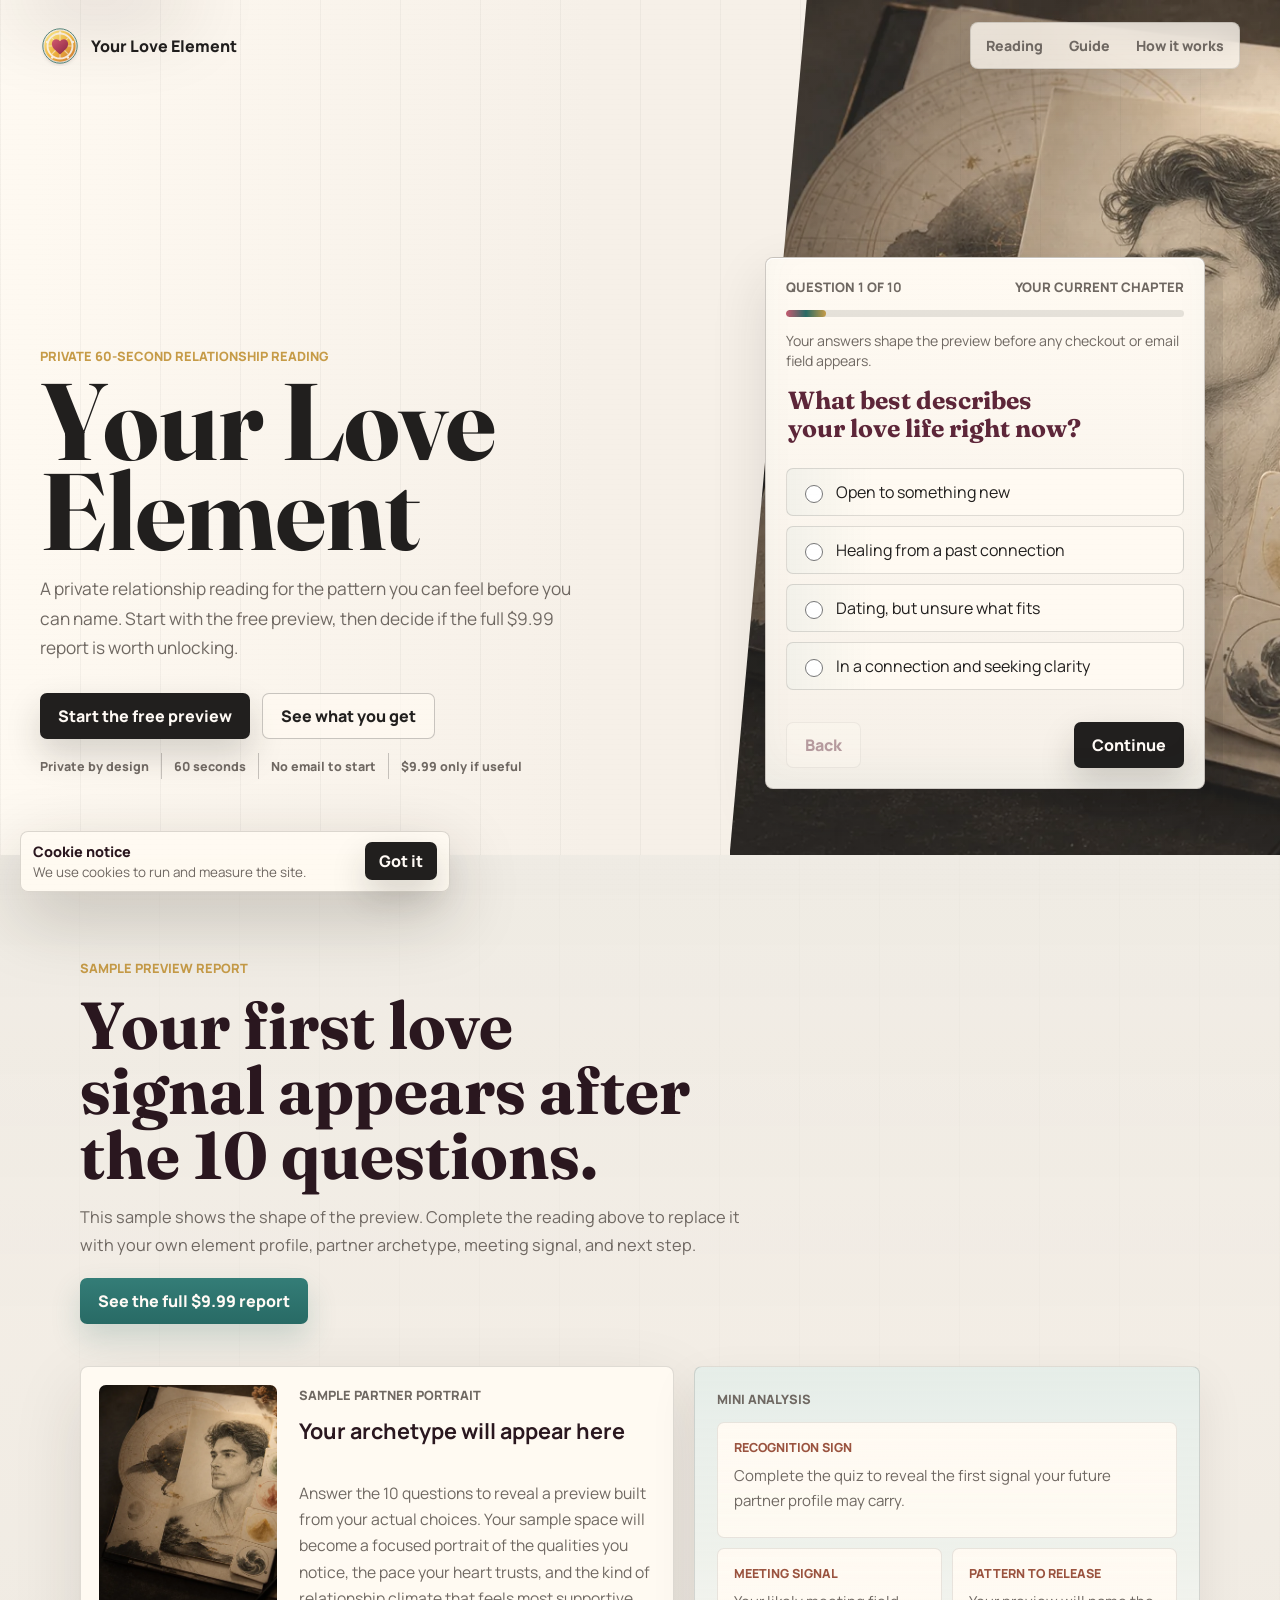
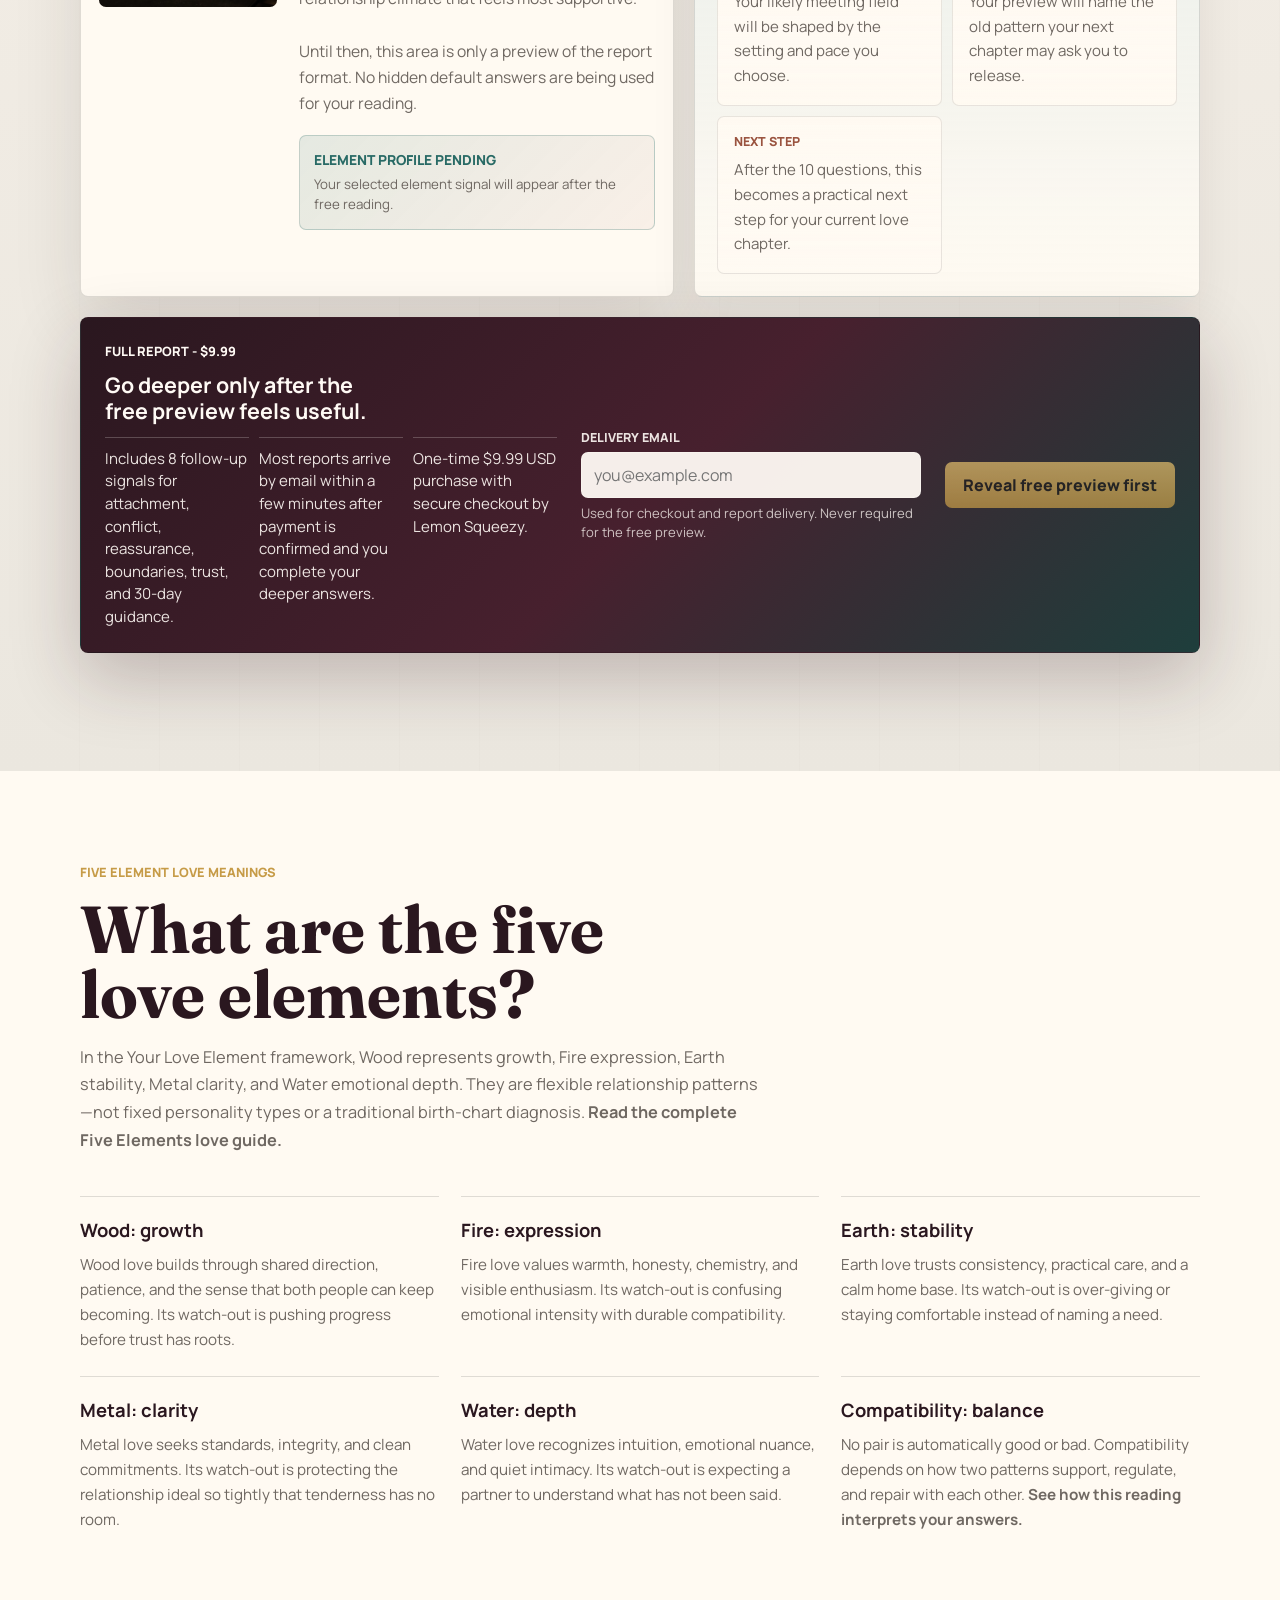
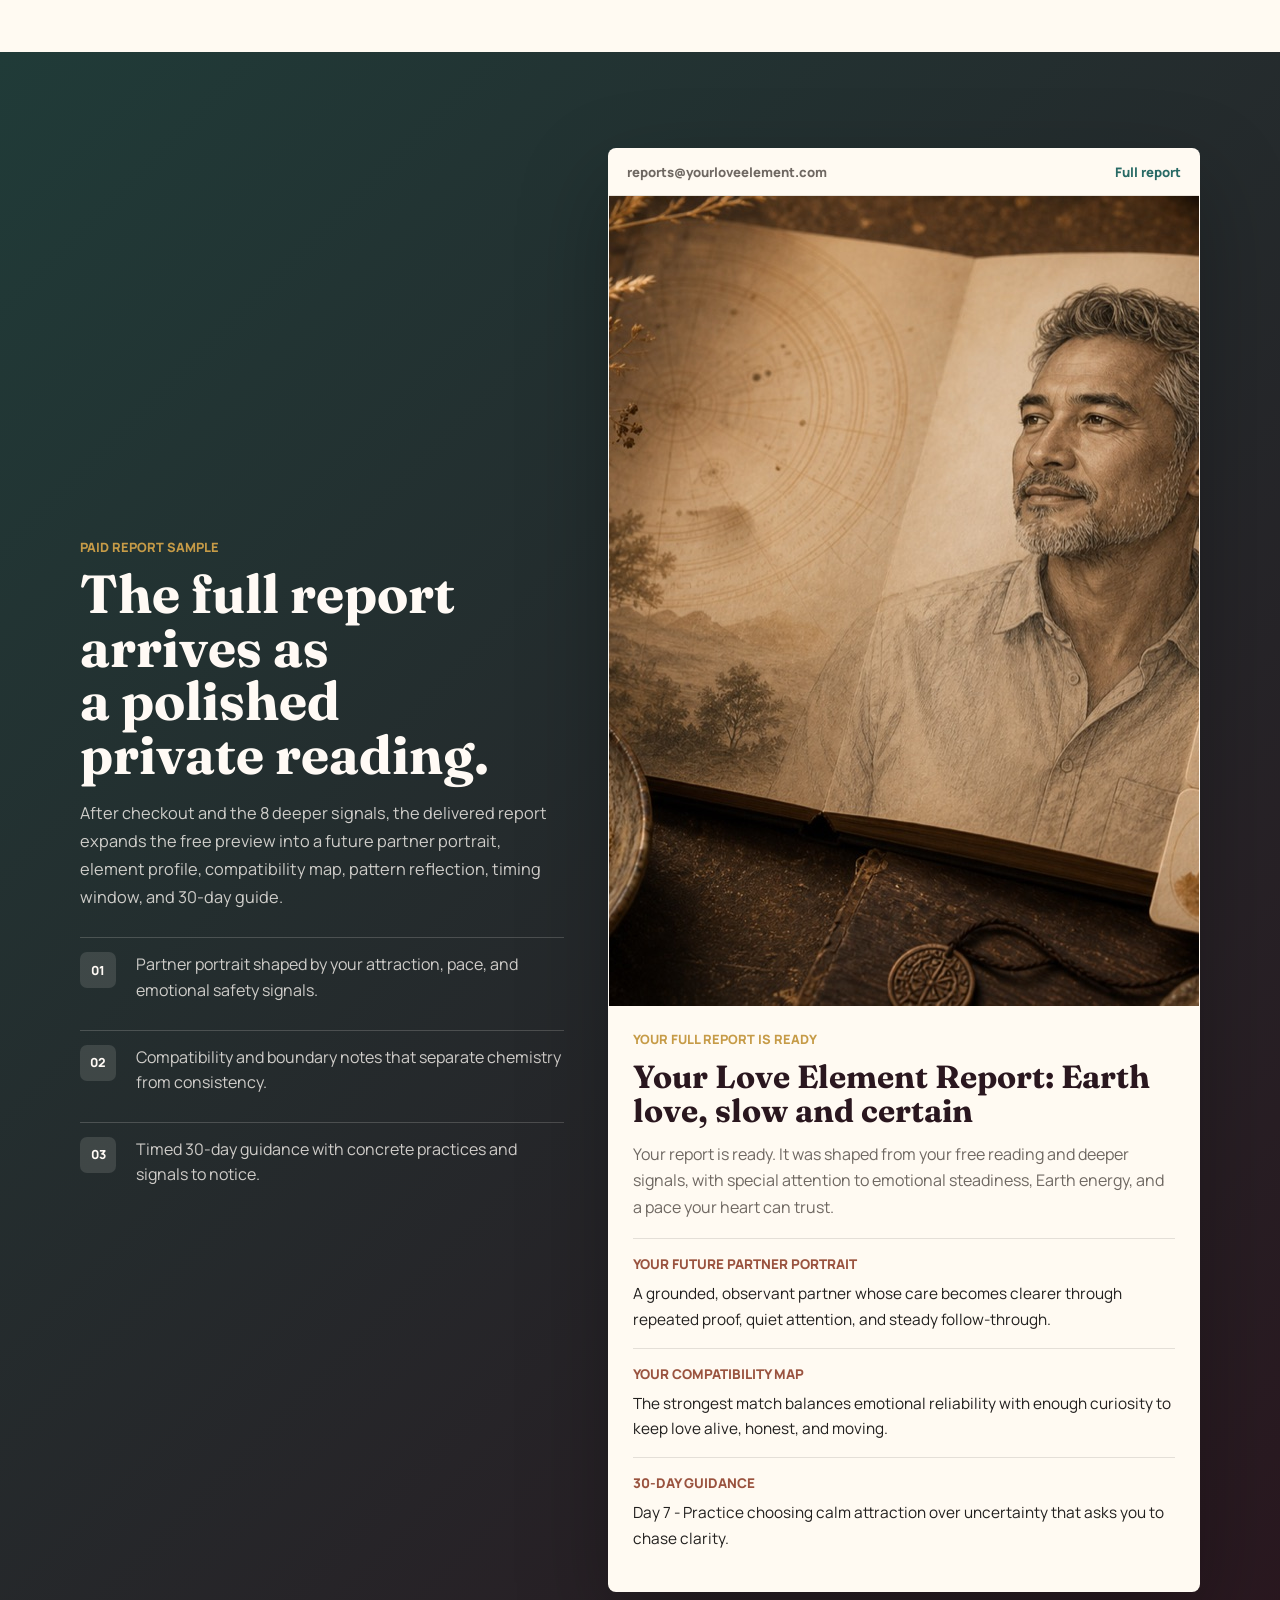
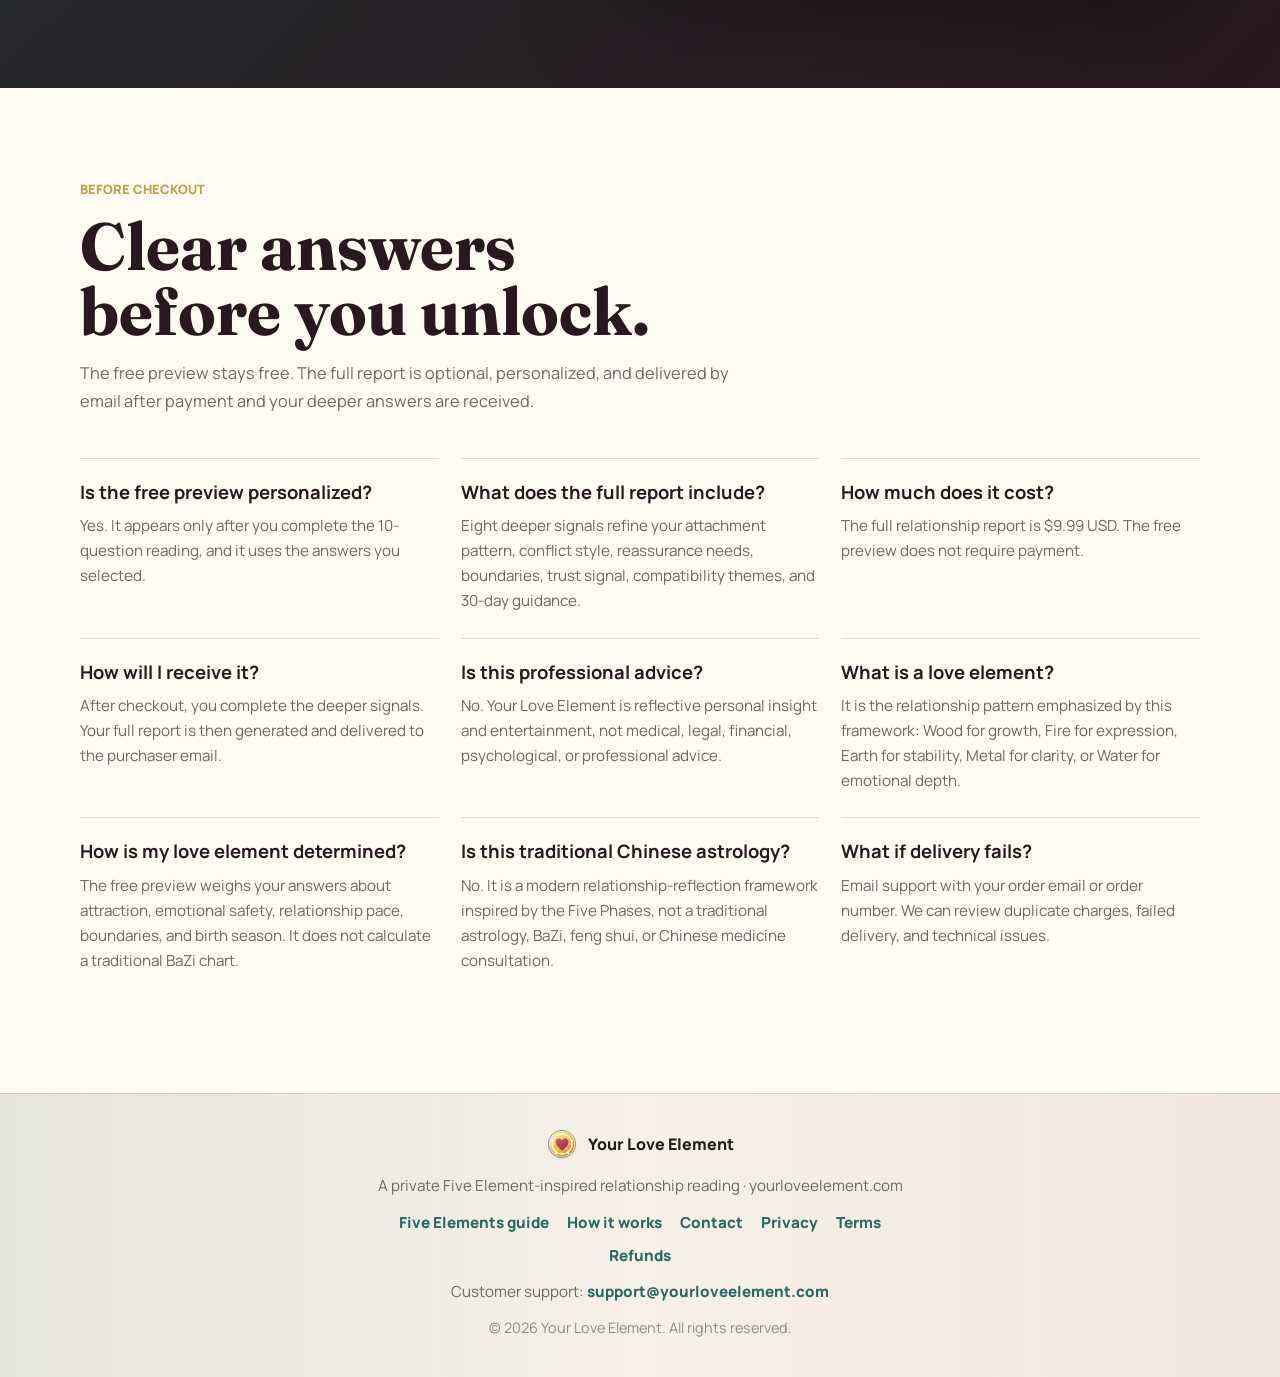
==== index.html @ 30d2909f "Optimize delivered font weights" ====
<!doctype html>
<html lang="en">
  <head>
    <meta charset="UTF-8" />
    <meta name="viewport" content="width=device-width, initial-scale=1.0" />
    <title>Free Five Element Love Preview & Relationship Report | Your Love Element</title>
    <meta name="description" content="Start a private 60-second Five Element-inspired love preview with no email or payment required, then unlock an optional $9.99 full report by email." />
    <meta name="robots" content="index,follow,max-image-preview:large,max-snippet:-1,max-video-preview:-1" />
    <link rel="canonical" href="https://yourloveelement.com/" />
    <meta property="og:type" content="website" />
    <meta property="og:locale" content="en_US" />
    <meta property="og:site_name" content="Your Love Element" />
    <meta property="og:title" content="Free Five Element Love Preview & Relationship Report | Your Love Element" />
    <meta property="og:description" content="A private 60-second love preview with no email or payment required to start, plus an optional $9.99 full report delivered by email." />
    <meta property="og:url" content="https://yourloveelement.com/" />
    <meta property="og:image" content="https://yourloveelement.com/assets/social-preview.png" />
    <meta property="og:image:width" content="1200" />
    <meta property="og:image:height" content="630" />
    <meta property="og:image:alt" content="Your Love Element social preview with a lemon heart seal." />
    <meta name="twitter:card" content="summary_large_image" />
    <meta name="twitter:title" content="Free Five Element Love Preview & Relationship Report | Your Love Element" />
    <meta name="twitter:description" content="Start a private Five Element-inspired love preview with no email or payment required, then unlock the optional full report by email." />
    <meta name="twitter:image" content="https://yourloveelement.com/assets/social-preview.png" />
    <meta name="twitter:image:alt" content="Your Love Element social preview with a lemon heart seal." />
    <meta name="theme-color" content="#221b18" />
    <link rel="icon" href="assets/logo-mark.svg" type="image/svg+xml" />
    <link rel="apple-touch-icon" href="assets/lemon-squeezy-store-icon.png" />
    <link rel="preload" as="image" href="assets/hero-soulmate-report.webp" type="image/webp" fetchpriority="high" />
    <script src="assets/runtime-config.js?v=20260802-quiz-option-focus-ring-1"></script>
    <script src="assets/tracking-config.js?v=20260802-quiz-option-focus-ring-1"></script>
    <script src="assets/meta-pixel-base.js?v=20260802-quiz-option-focus-ring-1"></script>
    <link rel="preconnect" href="https://fonts.googleapis.com" />
    <link rel="preconnect" href="https://fonts.gstatic.com" crossorigin />
    <link href="https://fonts.googleapis.com/css2?family=Fraunces:wght@700&family=Manrope:wght@400;700;800&display=swap" rel="stylesheet" />
    <link rel="stylesheet" href="styles.css?v=20260802-quiz-option-focus-ring-1" />
    <script type="application/ld+json">
      {
        "@context": "https://schema.org",
        "@graph": [
          {
            "@type": "Organization",
            "@id": "https://yourloveelement.com/#organization",
            "name": "Your Love Element",
            "url": "https://yourloveelement.com/",
            "logo": "https://yourloveelement.com/assets/lemon-squeezy-store-icon.png",
            "description": "A Five Element-inspired relationship reflection with a free personalized preview and an optional full digital report.",
            "email": "support@yourloveelement.com"
          },
          {
            "@type": "Brand",
            "@id": "https://yourloveelement.com/#brand",
            "name": "Your Love Element",
            "url": "https://yourloveelement.com/",
            "logo": "https://yourloveelement.com/assets/lemon-squeezy-store-icon.png"
          },
          {
            "@type": "WebSite",
            "@id": "https://yourloveelement.com/#website",
            "url": "https://yourloveelement.com/",
            "name": "Your Love Element",
            "publisher": { "@id": "https://yourloveelement.com/#organization" },
            "inLanguage": "en"
          },
          {
            "@type": "WebPage",
            "@id": "https://yourloveelement.com/#webpage",
            "url": "https://yourloveelement.com/",
            "name": "Free Five Element Love Preview & Relationship Report",
            "description": "A private 60-second Five Element-inspired love preview with an optional personalized full report.",
            "isPartOf": { "@id": "https://yourloveelement.com/#website" },
            "about": [
              { "@type": "Thing", "name": "Five Elements" },
              { "@type": "Thing", "name": "Relationship self-reflection" }
            ],
            "primaryImageOfPage": {
              "@type": "ImageObject",
              "url": "https://yourloveelement.com/assets/hero-soulmate-report.webp",
              "contentUrl": "https://yourloveelement.com/assets/hero-soulmate-report.webp",
              "width": 1672,
              "height": 941
            },
            "dateModified": "2026-08-13",
            "inLanguage": "en"
          },
          {
            "@type": "Product",
            "@id": "https://yourloveelement.com/#full-report",
            "name": "Your Love Element: Full Relationship Report",
            "brand": { "@id": "https://yourloveelement.com/#brand" },
            "image": "https://yourloveelement.com/assets/hero-soulmate-report.webp",
            "description": "A personalized Five Element-inspired love report with partner archetype, relationship patterns, compatibility signals, timing themes, and 30-day guidance.",
            "category": "Digital relationship reading",
            "offers": {
              "@type": "Offer",
              "price": "9.99",
              "priceCurrency": "USD",
              "availability": "https://schema.org/InStock",
              "url": "https://yourloveelement.com/#preview"
            }
          },
          {
            "@type": "FAQPage",
            "@id": "https://yourloveelement.com/#faq",
            "mainEntity": [
              {
                "@type": "Question",
                "name": "Is the free preview personalized?",
                "acceptedAnswer": {
                  "@type": "Answer",
                  "text": "Yes. The free preview appears only after you complete the 10-question reading and is based on the answers you provide."
                }
              },
              {
                "@type": "Question",
                "name": "What is included in the full report?",
                "acceptedAnswer": {
                  "@type": "Answer",
                  "text": "The full report adds eight deeper relationship signals, including attachment pattern, conflict style, reassurance needs, boundaries, trust signal, compatibility themes, and 30-day guidance."
                }
              },
              {
                "@type": "Question",
                "name": "How much does the full report cost?",
                "acceptedAnswer": {
                  "@type": "Answer",
                  "text": "The full relationship report costs $9.99 USD."
                }
              },
              {
                "@type": "Question",
                "name": "How is the report delivered?",
                "acceptedAnswer": {
                  "@type": "Answer",
                  "text": "After payment and the eight deeper answers are received, the full report is generated and delivered to the purchaser's email address."
                }
              },
              {
                "@type": "Question",
                "name": "Is this professional advice?",
                "acceptedAnswer": {
                  "@type": "Answer",
                  "text": "No. Your Love Element readings are reflective personal insight and entertainment, not medical, legal, financial, psychological, or professional advice."
                }
              },
              {
                "@type": "Question",
                "name": "What is a love element?",
                "acceptedAnswer": {
                  "@type": "Answer",
                  "text": "A love element is the relationship pattern emphasized by the Your Love Element framework: Wood for growth, Fire for expression, Earth for stability, Metal for clarity, or Water for emotional depth. It is a reflective lens, not a fixed identity."
                }
              },
              {
                "@type": "Question",
                "name": "How is my love element determined?",
                "acceptedAnswer": {
                  "@type": "Answer",
                  "text": "The free preview weighs your answers about attraction, emotional safety, relationship pace, boundaries, and birth season. It does not calculate a traditional BaZi or Four Pillars chart."
                }
              },
              {
                "@type": "Question",
                "name": "Is this traditional Chinese astrology?",
                "acceptedAnswer": {
                  "@type": "Answer",
                  "text": "No. Your Love Element is a modern relationship-reflection framework inspired by the Five Phases. It is not a traditional astrology, BaZi, feng shui, or Chinese medicine consultation."
                }
              }
            ]
          }
        ]
      }
    </script>
  </head>
  <body>
    <a class="skip-link" href="#reading">Skip to the reading</a>
    <main class="page-shell">
      <section class="hero" aria-labelledby="hero-title">
        <img class="hero-image" src="assets/hero-soulmate-report.webp" width="1672" height="941" fetchpriority="high" decoding="async" alt="A refined love reading report with portrait, astrology chart, and five element details" />
        <div class="hero-scrim"></div>
        <nav class="topbar" aria-label="Primary">
          <a class="brand" href="/" aria-label="Your Love Element home" aria-current="page">
            <img class="brand-mark" src="assets/logo-mark.svg" alt="" aria-hidden="true" />
            <span>Your Love Element</span>
          </a>
          <div class="nav-actions">
            <a href="#reading">Reading</a>
            <a href="/five-elements-love-compatibility/">Guide</a>
            <a href="/how-it-works/">How it works</a>
          </div>
        </nav>

        <div class="hero-content">
          <div class="hero-copy">
            <p class="eyebrow">Private 60-second relationship reading</p>
            <h1 id="hero-title">Your Love Element</h1>
            <p class="hero-text">
              A private relationship reading for the pattern you can feel before you can name. Start with the free preview, then decide if the full $9.99 report is worth unlocking.
            </p>
            <div class="hero-actions">
              <a class="primary-action" href="#reading" data-track-cta="hero_start">Start the free preview</a>
              <a class="secondary-action" href="#preview" data-track-cta="hero_sample">See what you get</a>
            </div>
            <div class="trust-row" aria-label="Customer trust indicators">
              <span>Private by design</span>
              <span>60 seconds</span>
              <span>No email to start</span>
              <span>$9.99 only if useful</span>
            </div>
          </div>

          <form class="quiz-panel" id="reading" tabindex="-1" aria-label="Love reading quiz" aria-describedby="quizHelper">
            <div class="quiz-topline" role="status" aria-live="polite" aria-atomic="true">
              <span>Question <strong id="stepNumber">1</strong> of <strong id="totalSteps">10</strong></span>
              <span id="quizMood">Your current chapter</span>
            </div>
            <div class="progress" aria-hidden="true">
              <span id="progressBar"></span>
            </div>
            <p class="quiz-helper" id="quizHelper">Your answers shape the preview before any checkout or email field appears.</p>

            <fieldset class="quiz-step is-active" data-step="0">
              <legend>What best describes your love life right now?</legend>
              <label><input type="radio" name="status" value="Open to something new" /> Open to something new</label>
              <label><input type="radio" name="status" value="Healing from a past connection" /> Healing from a past connection</label>
              <label><input type="radio" name="status" value="Dating, but unsure what fits" /> Dating, but unsure what fits</label>
              <label><input type="radio" name="status" value="In a connection and seeking clarity" /> In a connection and seeking clarity</label>
            </fieldset>

            <fieldset class="quiz-step" data-step="1">
              <legend>What are you hoping to understand most?</legend>
              <label><input type="radio" name="intent" value="Who I naturally attract" /> Who I naturally attract</label>
              <label><input type="radio" name="intent" value="Why old patterns repeat" /> Why old patterns repeat</label>
              <label><input type="radio" name="intent" value="When love may feel easier" /> When love may feel easier</label>
              <label><input type="radio" name="intent" value="What kind of partner truly fits me" /> What kind of partner truly fits me</label>
            </fieldset>

            <fieldset class="quiz-step" data-step="2">
              <legend>Which quality feels magnetic to you?</legend>
              <label><input type="radio" name="quality" value="Emotional steadiness" /> Emotional steadiness</label>
              <label><input type="radio" name="quality" value="Creative ambition" /> Creative ambition</label>
              <label><input type="radio" name="quality" value="Warm intelligence" /> Warm intelligence</label>
              <label><input type="radio" name="quality" value="Playful confidence" /> Playful confidence</label>
            </fieldset>

            <fieldset class="quiz-step" data-step="3">
              <legend>Which element feels closest to your relationship style?</legend>
              <label><input type="radio" name="element" value="Wood" /> Wood: growth, patience, becoming</label>
              <label><input type="radio" name="element" value="Fire" /> Fire: spark, courage, chemistry</label>
              <label><input type="radio" name="element" value="Earth" /> Earth: loyalty, steadiness, care</label>
              <label><input type="radio" name="element" value="Metal" /> Metal: clarity, standards, devotion</label>
              <label><input type="radio" name="element" value="Water" /> Water: intuition, depth, tenderness</label>
            </fieldset>

            <fieldset class="quiz-step" data-step="4">
              <legend>Where do you feel most likely to meet someone meaningful?</legend>
              <label><input type="radio" name="setting" value="Through work, craft, or a shared goal" /> Through work, craft, or a shared goal</label>
              <label><input type="radio" name="setting" value="Travel, relocation, or a new city" /> Travel, relocation, or a new city</label>
              <label><input type="radio" name="setting" value="A friend's wider circle" /> A friend's wider circle</label>
              <label><input type="radio" name="setting" value="Online, but through deeper conversation" /> Online, but through deeper conversation</label>
            </fieldset>

            <fieldset class="quiz-step" data-step="5">
              <legend>What usually makes you pull away?</legend>
              <label><input type="radio" name="block" value="Mixed signals" /> Mixed signals</label>
              <label><input type="radio" name="block" value="Feeling rushed" /> Feeling rushed</label>
              <label><input type="radio" name="block" value="Emotional distance" /> Emotional distance</label>
              <label><input type="radio" name="block" value="Too much intensity too soon" /> Too much intensity too soon</label>
              <label><input type="radio" name="block" value="Losing my sense of independence" /> Losing my sense of independence</label>
            </fieldset>

            <fieldset class="quiz-step" data-step="6">
              <legend>What does a secure relationship feel like?</legend>
              <label><input type="radio" name="secure" value="A quiet home base" /> A quiet home base</label>
              <label><input type="radio" name="secure" value="A shared adventure" /> A shared adventure</label>
              <label><input type="radio" name="secure" value="A clear future plan" /> A clear future plan</label>
              <label><input type="radio" name="secure" value="Emotional honesty without pressure" /> Emotional honesty without pressure</label>
            </fieldset>

            <fieldset class="quiz-step" data-step="7">
              <legend>Which compliment would feel most true?</legend>
              <label><input type="radio" name="mirror" value="You make people feel safe" /> You make people feel safe</label>
              <label><input type="radio" name="mirror" value="You bring people alive" /> You bring people alive</label>
              <label><input type="radio" name="mirror" value="You see what others miss" /> You see what others miss</label>
              <label><input type="radio" name="mirror" value="You help people become braver" /> You help people become braver</label>
            </fieldset>

            <fieldset class="quiz-step" data-step="8">
              <legend>Pick the pace your heart trusts most.</legend>
              <label><input type="radio" name="pace" value="Slow and certain" /> Slow and certain</label>
              <label><input type="radio" name="pace" value="Fast, but honest" /> Fast, but honest</label>
              <label><input type="radio" name="pace" value="Playful first, deep later" /> Playful first, deep later</label>
              <label><input type="radio" name="pace" value="Intense at first, then grounded" /> Intense at first, then grounded</label>
            </fieldset>

            <fieldset class="quiz-step" data-step="9">
              <legend>When is your birthday?</legend>
              <div class="date-grid">
                <label>
                  <span>Month</span>
                  <select name="month" aria-label="Birth month">
                    <option value="" selected disabled>Select month</option>
                    <option>January</option>
                    <option>February</option>
                    <option>March</option>
                    <option>April</option>
                    <option>May</option>
                    <option>June</option>
                    <option>July</option>
                    <option>August</option>
                    <option>September</option>
                    <option>October</option>
                    <option>November</option>
                    <option>December</option>
                  </select>
                </label>
                <label>
                  <span>Day</span>
                  <input type="number" name="day" min="1" max="31" placeholder="Day" />
                </label>
              </div>
            </fieldset>

            <p class="validation-message" id="quizValidation" role="alert" hidden></p>
            <div class="quiz-controls">
              <button class="ghost-button" id="backButton" type="button" disabled>Back</button>
              <button class="next-button" id="nextButton" type="submit">Continue</button>
            </div>
          </form>
        </div>
      </section>

      <section class="report-band" id="preview">
        <div class="section-heading">
          <p class="eyebrow" id="previewEyebrow">Sample preview report</p>
          <h2 id="previewTitle" tabindex="-1">Your first love signal appears after the 10 questions.</h2>
          <p class="section-intro" id="previewIntro">This sample shows the shape of the preview. Complete the reading above to replace it with your own element profile, partner archetype, meeting signal, and next step.</p>
          <a class="primary-action preview-offer-link" href="#unlockReport" data-track-cta="preview_offer">See the full $9.99 report</a>
        </div>

        <div class="result-layout">
          <article class="portrait-card">
            <div class="portrait-frame">
              <img src="assets/hero-soulmate-report.webp" width="1672" height="941" loading="lazy" decoding="async" alt="A sample future partner portrait" />
            </div>
            <div>
              <p class="card-kicker" id="portraitKicker">Sample partner portrait</p>
              <h3 id="archetypeTitle">Your archetype will appear here</h3>
              <p id="archetypeText">
                Answer the 10 questions to reveal a preview built from your actual choices. Your sample space will become a focused portrait of the qualities you notice, the pace your heart trusts, and the kind of relationship climate that feels most supportive.

                Until then, this area is only a preview of the report format. No hidden default answers are being used for your reading.
              </p>
              <div class="element-seal">
                <span id="elementName">Element profile pending</span>
                <small id="elementSignal">Your selected element signal will appear after the free reading.</small>
              </div>
            </div>
          </article>

          <article class="analysis-card">
            <p class="card-kicker">Mini analysis</p>
            <div class="analysis-grid">
              <div>
                <span>Recognition sign</span>
                <p id="recognitionText">Complete the quiz to reveal the first signal your future partner profile may carry.</p>
              </div>
              <div>
                <span>Meeting signal</span>
                <p id="meetingText">Your likely meeting field will be shaped by the setting and pace you choose.</p>
              </div>
              <div>
                <span>Pattern to release</span>
                <p id="releaseText">Your preview will name the old pattern your next chapter may ask you to release.</p>
              </div>
              <div>
                <span>Next step</span>
                <p id="adviceText">After the 10 questions, this becomes a practical next step for your current love chapter.</p>
              </div>
            </div>
          </article>

          <article class="unlock-box" id="unlockReport">
            <div>
              <p class="card-kicker">Full report - $9.99</p>
              <h3>Go deeper only after the free preview feels useful.</h3>
              <ul class="offer-list" aria-label="Full report purchase details">
                <li>Includes 8 follow-up signals for attachment, conflict, reassurance, boundaries, trust, and 30-day guidance.</li>
                <li>Most reports arrive by email within a few minutes after payment is confirmed and you complete your deeper answers.</li>
                <li>One-time $9.99 USD purchase with secure checkout by Lemon Squeezy.</li>
              </ul>
            </div>
            <label class="checkout-email">
              <span>Delivery email</span>
              <input id="checkoutEmail" type="email" inputmode="email" autocomplete="email" spellcheck="false" placeholder="you@example.com" aria-describedby="checkoutEmailHelp" required />
              <small id="checkoutEmailHelp">Used for checkout and report delivery. Never required for the free preview.</small>
            </label>
            <a class="price-button" id="unlockReportButton" href="/full-report/" aria-disabled="true">Reveal free preview first</a>
            <p class="api-status" id="readingSaveStatus" hidden></p>
          </article>

          <article class="share-card" id="shareCardPanel" hidden>
            <div class="share-card-copy">
              <p class="card-kicker">Share card</p>
              <h3>Your love element card is ready.</h3>
              <p>A polished result card with your element, archetype, and homepage link.</p>
              <div class="share-actions">
                <button class="share-button" id="shareImageButton" type="button">Share image</button>
                <button class="download-button" id="downloadShareImageButton" type="button">Download</button>
                <button class="copy-link-button" id="copyShareLinkButton" type="button">Copy link</button>
              </div>
              <p class="share-status" id="shareStatus" role="status" aria-live="polite" aria-atomic="true" hidden></p>
            </div>
            <div class="share-preview-frame">
              <img id="shareCardPreview" alt="Your Love Element share card preview" />
            </div>
          </article>
        </div>
      </section>

      <section class="faq-band" id="love-elements" aria-labelledby="love-elements-title">
        <div class="section-heading">
          <p class="eyebrow">Five Element love meanings</p>
          <h2 id="love-elements-title">What are the five love elements?</h2>
          <p class="section-intro">In the Your Love Element framework, Wood represents growth, Fire expression, Earth stability, Metal clarity, and Water emotional depth. They are flexible relationship patterns—not fixed personality types or a traditional birth-chart diagnosis. <a href="/five-elements-love-compatibility/"><strong>Read the complete Five Elements love guide.</strong></a></p>
        </div>

        <div class="faq-grid">
          <article>
            <h3>Wood: growth</h3>
            <p>Wood love builds through shared direction, patience, and the sense that both people can keep becoming. Its watch-out is pushing progress before trust has roots.</p>
          </article>
          <article>
            <h3>Fire: expression</h3>
            <p>Fire love values warmth, honesty, chemistry, and visible enthusiasm. Its watch-out is confusing emotional intensity with durable compatibility.</p>
          </article>
          <article>
            <h3>Earth: stability</h3>
            <p>Earth love trusts consistency, practical care, and a calm home base. Its watch-out is over-giving or staying comfortable instead of naming a need.</p>
          </article>
          <article>
            <h3>Metal: clarity</h3>
            <p>Metal love seeks standards, integrity, and clean commitments. Its watch-out is protecting the relationship ideal so tightly that tenderness has no room.</p>
          </article>
          <article>
            <h3>Water: depth</h3>
            <p>Water love recognizes intuition, emotional nuance, and quiet intimacy. Its watch-out is expecting a partner to understand what has not been said.</p>
          </article>
          <article>
            <h3>Compatibility: balance</h3>
            <p>No pair is automatically good or bad. Compatibility depends on how two patterns support, regulate, and repair with each other. <a href="/how-it-works/"><strong>See how this reading interprets your answers.</strong></a></p>
          </article>
        </div>
      </section>

      <section class="sample-band" id="paid-sample" aria-labelledby="paid-sample-title">
        <div class="sample-layout">
          <div class="sample-copy">
            <p class="eyebrow">Paid report sample</p>
            <h2 id="paid-sample-title">The full report arrives as a polished private reading.</h2>
            <p class="section-intro">After checkout and the 8 deeper signals, the delivered report expands the free preview into a future partner portrait, element profile, compatibility map, pattern reflection, timing window, and 30-day guide.</p>
            <div class="sample-points" aria-label="Full report sections">
              <div>
                <span>01</span>
                <p>Partner portrait shaped by your attraction, pace, and emotional safety signals.</p>
              </div>
              <div>
                <span>02</span>
                <p>Compatibility and boundary notes that separate chemistry from consistency.</p>
              </div>
              <div>
                <span>03</span>
                <p>Timed 30-day guidance with concrete practices and signals to notice.</p>
              </div>
            </div>
          </div>

          <article class="email-preview" aria-label="Sample full report email">
            <div class="email-preview-top">
              <span>reports@yourloveelement.com</span>
              <span>Full report</span>
            </div>
            <img src="assets/elements/earth-banner.jpg" width="1440" height="810" loading="lazy" decoding="async" alt="Earth element relationship report banner sample" />
            <div class="email-preview-body">
              <p class="card-kicker">Your full report is ready</p>
              <h3>Your Love Element Report: Earth love, slow and certain</h3>
              <p class="email-preview-summary">Your report is ready. It was shaped from your free reading and deeper signals, with special attention to emotional steadiness, Earth energy, and a pace your heart can trust.</p>

              <div class="email-section-row">
                <h4>Your Future Partner Portrait</h4>
                <p>A grounded, observant partner whose care becomes clearer through repeated proof, quiet attention, and steady follow-through.</p>
              </div>
              <div class="email-section-row">
                <h4>Your Compatibility Map</h4>
                <p>The strongest match balances emotional reliability with enough curiosity to keep love alive, honest, and moving.</p>
              </div>
              <div class="email-section-row">
                <h4>30-Day Guidance</h4>
                <p>Day 7 - Practice choosing calm attraction over uncertainty that asks you to chase clarity.</p>
              </div>
            </div>
          </article>
        </div>
      </section>

      <section class="faq-band" id="faq" aria-labelledby="faq-title">
        <div class="section-heading">
          <p class="eyebrow">Before checkout</p>
          <h2 id="faq-title">Clear answers before you unlock.</h2>
          <p class="section-intro">The free preview stays free. The full report is optional, personalized, and delivered by email after payment and your deeper answers are received.</p>
        </div>

        <div class="faq-grid">
          <article>
            <h3>Is the free preview personalized?</h3>
            <p>Yes. It appears only after you complete the 10-question reading, and it uses the answers you selected.</p>
          </article>
          <article>
            <h3>What does the full report include?</h3>
            <p>Eight deeper signals refine your attachment pattern, conflict style, reassurance needs, boundaries, trust signal, compatibility themes, and 30-day guidance.</p>
          </article>
          <article>
            <h3>How much does it cost?</h3>
            <p>The full relationship report is $9.99 USD. The free preview does not require payment.</p>
          </article>
          <article>
            <h3>How will I receive it?</h3>
            <p>After checkout, you complete the deeper signals. Your full report is then generated and delivered to the purchaser email.</p>
          </article>
          <article>
            <h3>Is this professional advice?</h3>
            <p>No. Your Love Element is reflective personal insight and entertainment, not medical, legal, financial, psychological, or professional advice.</p>
          </article>
          <article>
            <h3>What is a love element?</h3>
            <p>It is the relationship pattern emphasized by this framework: Wood for growth, Fire for expression, Earth for stability, Metal for clarity, or Water for emotional depth.</p>
          </article>
          <article>
            <h3>How is my love element determined?</h3>
            <p>The free preview weighs your answers about attraction, emotional safety, relationship pace, boundaries, and birth season. It does not calculate a traditional BaZi chart.</p>
          </article>
          <article>
            <h3>Is this traditional Chinese astrology?</h3>
            <p>No. It is a modern relationship-reflection framework inspired by the Five Phases, not a traditional astrology, BaZi, feng shui, or Chinese medicine consultation.</p>
          </article>
          <article>
            <h3>What if delivery fails?</h3>
            <p>Email support with your order email or order number. We can review duplicate charges, failed delivery, and technical issues.</p>
          </article>
        </div>
      </section>
    </main>

    <footer class="site-footer">
      <div class="footer-inner">
        <a class="footer-brand" href="/" aria-label="Your Love Element home">
          <img class="brand-mark" src="assets/logo-mark.svg" alt="" aria-hidden="true" />
          <span>Your Love Element</span>
        </a>
        <p class="footer-tagline">A private Five Element-inspired relationship reading · yourloveelement.com</p>
        <nav class="footer-links" aria-label="Legal and support">
          <a href="/five-elements-love-compatibility/">Five Elements guide</a>
          <a href="/how-it-works/">How it works</a>
          <a href="/contact/">Contact</a>
          <a href="/privacy/">Privacy</a>
          <a href="/terms/">Terms</a>
          <a href="/refund/">Refunds</a>
        </nav>
        <p class="footer-support">Customer support: <a href="mailto:support@yourloveelement.com">support@yourloveelement.com</a></p>
        <p class="footer-copyright">© 2026 Your Love Element. All rights reserved.</p>
      </div>
    </footer>

    <div class="cookie-consent" id="cookieConsent" role="dialog" aria-live="polite" aria-label="Cookie notice" hidden>
      <div>
        <p class="cookie-title">Cookie notice</p>
        <p class="cookie-copy">We use cookies to run and measure the site.</p>
      </div>
      <div class="cookie-actions">
        <button class="next-button" id="cookieAccept" type="button">Got it</button>
      </div>
    </div>

    <script src="script.js?v=20260802-quiz-option-focus-ring-1"></script>
  </body>
</html>
---- styles.css ----
:root {
  --ink: #211f1e;
  --muted: #6f6862;
  --paper: #f6f0e8;
  --shell: #ebe7df;
  --ivory: #fffaf2;
  --rose: #c75a70;
  --wine: #5d2639;
  --plum: #2a171f;
  --cinnabar: #9a533f;
  --moss: #61765b;
  --teal: #286a65;
  --mist: #dce8e5;
  --gold: #c69b47;
  --line: rgba(33, 31, 30, 0.14);
  --line-strong: rgba(33, 31, 30, 0.24);
  --shadow: 0 28px 80px rgba(42, 30, 24, 0.18);
  --display: "Fraunces", Georgia, serif;
  --body: Manrope, system-ui, -apple-system, BlinkMacSystemFont, "Segoe UI", sans-serif;
}

* {
  box-sizing: border-box;
}

html {
  scroll-behavior: smooth;
}

body {
  margin: 0;
  color: var(--ink);
  background:
    linear-gradient(90deg, rgba(40, 106, 101, 0.03), transparent 38%, rgba(33, 31, 30, 0.025)),
    var(--paper);
  font-family: var(--body);
  text-size-adjust: 100%;
}

body::before {
  content: "";
  position: fixed;
  inset: 0;
  z-index: 30;
  pointer-events: none;
  background:
    repeating-linear-gradient(0deg, rgba(33, 31, 30, 0.035) 0 1px, transparent 1px 5px),
    repeating-linear-gradient(90deg, rgba(255, 250, 242, 0.22) 0 1px, transparent 1px 6px);
  mix-blend-mode: multiply;
  opacity: 0.18;
}

button,
input,
select {
  font: inherit;
}

a {
  color: inherit;
  text-decoration: none;
}

::selection {
  background: rgba(199, 90, 112, 0.24);
}

.skip-link {
  position: fixed;
  top: 12px;
  left: 12px;
  z-index: 40;
  transform: translateY(-150%);
  border-radius: 6px;
  padding: 10px 12px;
  background: var(--ivory);
  color: var(--ink);
  font-weight: 800;
  box-shadow: var(--shadow);
  transition: transform 180ms ease;
}

.skip-link:focus {
  transform: translateY(0);
}

.page-shell {
  min-height: 100vh;
  overflow: hidden;
}

.hero {
  position: relative;
  min-height: 94svh;
  color: var(--ink);
  background:
    linear-gradient(90deg, rgba(255, 250, 242, 0.94) 0%, rgba(246, 240, 232, 0.94) 46%, rgba(246, 240, 232, 0.2) 100%),
    var(--paper);
  isolation: isolate;
  overflow: hidden;
}

.hero-image,
.hero-scrim {
  position: absolute;
  top: 0;
  right: 0;
  height: 100%;
}

.hero-image {
  width: min(43vw, 560px);
  object-fit: cover;
  object-position: 62% center;
  z-index: -3;
  clip-path: polygon(14% 0, 100% 0, 100% 100%, 0 100%);
  filter: saturate(0.76) contrast(1.02);
}

.hero-scrim {
  inset: 0;
  width: 100%;
  background:
    linear-gradient(90deg, transparent 0 54%, rgba(246, 240, 232, 0.12) 54% 100%),
    repeating-linear-gradient(90deg, rgba(33, 31, 30, 0.045) 0 1px, transparent 1px 80px);
  z-index: -2;
}

.topbar {
  display: flex;
  align-items: center;
  justify-content: space-between;
  width: min(1200px, calc(100% - 40px));
  margin: 0 auto;
  padding: 22px 0;
}

.brand,
.nav-actions,
.trust-row,
.hero-actions,
.quiz-topline,
.quiz-controls,
.unlock-box {
  display: flex;
  align-items: center;
}

.brand {
  gap: 11px;
  font-weight: 800;
  letter-spacing: 0;
  color: var(--ink);
}

.brand-mark {
  display: block;
  width: 40px;
  height: 40px;
  filter: none;
}

.nav-actions {
  gap: 6px;
  padding: 5px;
  border: 1px solid var(--line);
  border-radius: 8px;
  background: rgba(255, 250, 242, 0.78);
  box-shadow: 0 10px 30px rgba(33, 31, 30, 0.06);
  font-size: 0.88rem;
  font-weight: 800;
  color: var(--muted);
  backdrop-filter: blur(14px);
}

.nav-actions a {
  border-radius: 6px;
  padding: 8px 10px;
  transition: background 180ms ease, color 180ms ease;
}

.nav-actions a:hover {
  background: var(--ink);
  color: var(--ivory);
}

.hero-content {
  display: grid;
  grid-template-columns: minmax(0, 0.95fr) minmax(380px, 440px);
  gap: clamp(32px, 5vw, 72px);
  align-items: end;
  width: min(1200px, calc(100% - 40px));
  min-height: calc(94svh - 82px);
  margin: 0 auto;
  padding: 30px 0 66px;
}

.hero-copy {
  max-width: 720px;
  padding: 0 0 10px;
}

.eyebrow,
.card-kicker {
  margin: 0 0 12px;
  color: var(--gold);
  font-size: 0.8rem;
  font-weight: 800;
  letter-spacing: 0;
  text-transform: uppercase;
}

h1,
h2,
h3,
p {
  margin-top: 0;
}

h1,
h2 {
  font-family: var(--display);
  letter-spacing: 0;
}

h1 {
  max-width: 760px;
  margin-bottom: 18px;
  color: var(--ink);
  font-size: clamp(4.8rem, 8.5vw, 8.2rem);
  line-height: 0.82;
  text-wrap: balance;
}

.hero-text {
  max-width: 560px;
  color: var(--muted);
  font-size: 1.08rem;
  line-height: 1.72;
  text-wrap: pretty;
}

.hero-actions {
  flex-wrap: wrap;
  gap: 12px;
  margin-top: 30px;
}

.primary-action,
.secondary-action,
.next-button,
.ghost-button,
.price-button {
  display: inline-flex;
  align-items: center;
  justify-content: center;
  min-height: 46px;
  border: 0;
  border-radius: 7px;
  padding: 0 18px;
  font-weight: 800;
  cursor: pointer;
  transition: transform 180ms ease, background 180ms ease, border-color 180ms ease, box-shadow 180ms ease;
}

.primary-action,
.next-button,
.price-button {
  color: #fffaf5;
  background: var(--ink);
  box-shadow: 0 16px 34px rgba(33, 31, 30, 0.18);
}

.secondary-action,
.ghost-button {
  color: var(--ink);
  border: 1px solid var(--line-strong);
  background: rgba(255, 250, 242, 0.72);
}

.primary-action:hover,
.next-button:hover,
.price-button:hover,
.secondary-action:hover,
.ghost-button:hover,
.share-button:hover,
.download-button:hover,
.copy-link-button:hover {
  transform: translateY(-1px);
}

.primary-action:active,
.next-button:active,
.price-button:active,
.secondary-action:active,
.ghost-button:active,
.share-button:active,
.download-button:active,
.copy-link-button:active {
  transform: translateY(1px) scale(0.99);
}

a:focus-visible,
button:focus-visible,
input:focus-visible,
select:focus-visible {
  outline: 3px solid rgba(198, 155, 71, 0.72);
  outline-offset: 3px;
}

.trust-row {
  flex-wrap: wrap;
  gap: 0;
  margin-top: 14px;
  color: var(--muted);
  font-size: 0.78rem;
  font-weight: 800;
}

.trust-row span {
  min-height: 26px;
  border-left: 1px solid var(--line-strong);
  padding: 2px 12px;
  display: inline-flex;
  align-items: center;
}

.trust-row span:first-child {
  border-left: 0;
  padding-left: 0;
}

.quiz-panel {
  position: relative;
  width: 100%;
  padding: 20px;
  border: 1px solid rgba(33, 31, 30, 0.22);
  border-radius: 8px;
  background:
    linear-gradient(180deg, rgba(255, 250, 242, 0.98), rgba(246, 240, 232, 0.98)),
    var(--ivory);
  box-shadow:
    18px 18px 0 rgba(33, 31, 30, 0.08),
    0 22px 56px rgba(33, 31, 30, 0.12);
  color: var(--ink);
  backdrop-filter: blur(8px);
}

.quiz-panel::before {
  content: "";
  position: absolute;
  inset: 0;
  border-radius: inherit;
  box-shadow:
    inset 0 1px 0 rgba(255, 255, 255, 0.9),
    inset 0 -18px 36px rgba(40, 106, 101, 0.035);
  pointer-events: none;
}

.quiz-topline {
  justify-content: space-between;
  gap: 16px;
  color: var(--muted);
  font-size: 0.82rem;
  font-weight: 800;
  text-transform: uppercase;
  letter-spacing: 0;
}

.progress {
  height: 7px;
  margin: 14px 0 22px;
  overflow: hidden;
  border-radius: 999px;
  background: rgba(34, 27, 24, 0.11);
}

.progress span {
  display: block;
  width: 25%;
  height: 100%;
  border-radius: inherit;
  background: linear-gradient(90deg, var(--rose), var(--teal), var(--gold));
  transition: width 220ms ease;
}

.quiz-helper {
  margin: -8px 0 16px;
  color: var(--muted);
  font-size: 0.88rem;
  line-height: 1.45;
  text-wrap: pretty;
}

.quiz-step {
  display: none;
  margin: 0;
  padding: 0;
  border: 0;
}

.quiz-step.is-active {
  display: block;
}

legend {
  margin-bottom: 16px;
  color: var(--wine);
  font-family: var(--display);
  font-size: 1.55rem;
  font-weight: 700;
  line-height: 1.1;
  text-wrap: balance;
}

.quiz-step label {
  display: flex;
  align-items: center;
  gap: 10px;
  min-height: 48px;
  margin: 10px 0;
  padding: 12px 13px;
  border: 1px solid var(--line);
  border-radius: 7px;
  background:
    linear-gradient(90deg, rgba(40, 106, 101, 0.06), transparent 22%),
    var(--ivory);
  cursor: pointer;
  transition: border-color 160ms ease, transform 160ms ease, box-shadow 160ms ease, background 160ms ease;
}

.quiz-step label:hover {
  border-color: rgba(40, 106, 101, 0.46);
  box-shadow: 0 10px 24px rgba(34, 27, 24, 0.08);
  transform: translateY(-1px);
}

.quiz-step label:has(input:focus-visible) {
  outline: 3px solid rgba(198, 155, 71, 0.72);
  outline-offset: 3px;
  box-shadow: 0 0 0 3px rgba(255, 250, 242, 0.9), 0 10px 24px rgba(34, 27, 24, 0.08);
}

.quiz-step label:has(input:focus-visible) input {
  outline: none;
}

.quiz-step label:has(input:checked) {
  border-color: rgba(199, 90, 112, 0.58);
  background:
    linear-gradient(90deg, rgba(199, 90, 112, 0.16), rgba(40, 106, 101, 0.08)),
    var(--ivory);
  box-shadow: inset 4px 0 0 var(--rose), 0 10px 24px rgba(34, 27, 24, 0.06);
}

input[type="radio"] {
  width: 18px;
  height: 18px;
  accent-color: var(--rose);
  flex: 0 0 auto;
}

.date-grid {
  display: grid;
  grid-template-columns: 1fr 0.55fr;
  gap: 12px;
}

.date-grid label {
  display: grid;
  align-items: stretch;
  gap: 8px;
}

.date-grid span {
  color: var(--muted);
  font-size: 0.82rem;
  font-weight: 800;
}

select,
input[type="number"],
input[type="email"] {
  width: 100%;
  min-height: 46px;
  border: 1px solid var(--line);
  border-radius: 7px;
  padding: 0 12px;
  background: var(--ivory);
  color: var(--ink);
}

.validation-message {
  margin: 16px 0 0;
  padding: 12px 14px;
  border: 1px solid rgba(155, 47, 61, 0.25);
  border-radius: 8px;
  background: rgba(155, 47, 61, 0.08);
  color: #9b2f3d;
  font-size: 0.92rem;
  font-weight: 800;
  line-height: 1.45;
}

.validation-message[hidden] {
  display: none;
}

.quiz-step[data-invalid="true"] label,
.paid-step[data-invalid="true"] label,
.quiz-step[data-invalid="true"] select,
.quiz-step[data-invalid="true"] input[type="number"] {
  border-color: rgba(155, 47, 61, 0.42);
}

.quiz-controls {
  justify-content: space-between;
  gap: 10px;
  margin-top: 22px;
}

.ghost-button {
  color: var(--wine);
  border-color: var(--line);
  background: rgba(255, 250, 242, 0.62);
  box-shadow: none;
}

.ghost-button:disabled {
  cursor: not-allowed;
  opacity: 0.42;
}

.report-band {
  position: relative;
  padding: 104px 20px 118px;
  background:
    linear-gradient(180deg, #f6f0e8 0%, #ebe7df 100%);
}

.report-band::before {
  content: "";
  position: absolute;
  inset: 0;
  background:
    repeating-linear-gradient(90deg, transparent 0 79px, rgba(33, 31, 30, 0.035) 79px 80px),
    linear-gradient(180deg, rgba(40, 106, 101, 0.08), transparent 34%);
  opacity: 0.42;
  pointer-events: none;
}

.section-heading,
.result-layout {
  position: relative;
  width: min(1120px, 100%);
  margin: 0 auto;
}

.section-heading {
  display: grid;
  justify-items: start;
  gap: 16px;
  margin-bottom: 42px;
  text-align: left;
}

.section-heading h2 {
  max-width: 820px;
  margin: 0;
  color: var(--plum);
  font-size: 4.15rem;
  line-height: 0.98;
  text-wrap: balance;
}

.section-heading .eyebrow {
  margin-bottom: 0;
}

.section-intro {
  max-width: 680px;
  margin: 0;
  color: var(--muted);
  font-size: 1.02rem;
  line-height: 1.7;
  text-wrap: pretty;
}

.preview-offer-link {
  margin-top: 2px;
  background: linear-gradient(180deg, #347d77, var(--teal));
  box-shadow: 0 14px 30px rgba(40, 106, 101, 0.2);
}

.result-layout {
  display: grid;
  grid-template-columns: minmax(0, 1.08fr) minmax(0, 0.92fr);
  align-items: stretch;
  gap: 20px;
}

.result-column {
  display: grid;
  gap: 18px;
}

.portrait-card,
.analysis-card,
.share-card,
.unlock-box,
.preview-note,
.refinement-card {
  border: 1px solid var(--line);
  border-radius: 8px;
  background: var(--ivory);
}

.portrait-card {
  display: grid;
  grid-template-columns: minmax(178px, 0.46fr) minmax(0, 1fr);
  align-items: start;
  gap: 22px;
  padding: 18px;
  box-shadow: 0 24px 70px rgba(42, 30, 24, 0.12);
}

.portrait-frame {
  aspect-ratio: 4 / 5;
  overflow: hidden;
  border-radius: 7px;
  background: #e8ded1;
}

.portrait-frame img {
  width: 100%;
  height: 100%;
  object-fit: cover;
  object-position: 68% center;
}

.portrait-card h3,
.analysis-card h3,
.unlock-box h3 {
  margin-bottom: 10px;
  color: var(--plum);
  font-size: 1.35rem;
  line-height: 1.18;
  text-wrap: balance;
}

.portrait-card p,
.analysis-card p {
  color: var(--muted);
  line-height: 1.65;
}

#archetypeText {
  white-space: pre-line;
  font-size: 0.98rem;
  line-height: 1.68;
}

.element-seal {
  display: grid;
  gap: 6px;
  margin-top: 18px;
  padding: 14px;
  border: 1px solid rgba(40, 106, 101, 0.24);
  border-radius: 7px;
  background:
    linear-gradient(135deg, rgba(40, 106, 101, 0.12), rgba(154, 83, 63, 0.06)),
    var(--ivory);
}

.element-seal span {
  color: var(--teal);
  font-size: 0.86rem;
  font-weight: 800;
  text-transform: uppercase;
}

.element-seal small {
  color: var(--muted);
  line-height: 1.5;
}

.analysis-card {
  padding: 22px;
  background:
    linear-gradient(180deg, rgba(220, 232, 229, 0.72), rgba(255, 250, 242, 0.94)),
    var(--ivory);
  box-shadow: 0 18px 48px rgba(42, 30, 24, 0.08);
}

.share-card {
  grid-column: 1 / -1;
  display: grid;
  grid-template-columns: minmax(0, 1fr) minmax(220px, 280px);
  gap: 24px;
  align-items: center;
  padding: 22px;
  background:
    linear-gradient(135deg, rgba(40, 106, 101, 0.12), rgba(198, 155, 71, 0.08)),
    var(--ivory);
  box-shadow: 0 18px 45px rgba(42, 30, 24, 0.08);
}

.share-card[hidden] {
  display: none;
}

.share-card-copy h3 {
  margin-bottom: 8px;
  color: var(--plum);
  font-size: 1.35rem;
  line-height: 1.18;
}

.share-card-copy p {
  margin-bottom: 0;
  color: var(--muted);
  line-height: 1.55;
}

.share-actions {
  display: flex;
  flex-wrap: wrap;
  gap: 10px;
  margin-top: 18px;
}

.share-button,
.download-button,
.copy-link-button {
  min-height: 44px;
  border: 0;
  border-radius: 7px;
  padding: 0 18px;
  font-weight: 800;
  cursor: pointer;
  transition: transform 180ms ease, background 180ms ease, border-color 180ms ease;
}

.share-button {
  background: linear-gradient(180deg, #347d77, var(--teal));
  color: #fffaf5;
}

.download-button,
.copy-link-button {
  border: 1px solid rgba(34, 27, 24, 0.16);
  background: rgba(255, 250, 242, 0.72);
  color: var(--ink);
}

.share-button:disabled,
.download-button:disabled,
.copy-link-button:disabled {
  cursor: wait;
  opacity: 0.72;
}

.share-status {
  margin-top: 12px;
  font-size: 0.88rem;
}

.share-status[data-tone="success"] {
  color: var(--teal);
  font-weight: 800;
}

.share-status[data-tone="error"] {
  color: #9b2f3d;
  font-weight: 800;
}

.share-preview-frame {
  aspect-ratio: 4 / 5;
  overflow: hidden;
  border-radius: 7px;
  background: #efe3d6;
  box-shadow: 0 16px 34px rgba(42, 30, 24, 0.14);
}

.share-preview-frame img {
  display: block;
  width: 100%;
  height: 100%;
  object-fit: cover;
}

.analysis-grid {
  display: grid;
  grid-template-columns: 1fr 1fr;
  gap: 10px;
}

.analysis-grid div {
  min-height: 126px;
  padding: 16px;
  border: 1px solid rgba(33, 31, 30, 0.1);
  border-radius: 7px;
  background:
    linear-gradient(180deg, rgba(255, 250, 242, 0.88), rgba(255, 250, 242, 0.62)),
    rgba(255, 250, 242, 0.84);
}

.analysis-grid div:first-child {
  grid-column: 1 / -1;
  min-height: 116px;
}

.analysis-grid span {
  display: block;
  margin-bottom: 8px;
  color: var(--cinnabar);
  font-size: 0.78rem;
  font-weight: 800;
  letter-spacing: 0;
  text-transform: uppercase;
}

.analysis-grid p {
  margin-bottom: 0;
  font-size: 0.94rem;
}

.preview-note {
  display: grid;
  align-content: center;
  padding: 16px;
  background:
    linear-gradient(135deg, rgba(216, 167, 79, 0.12), rgba(79, 135, 123, 0.08)),
    #fffaf5;
  box-shadow: 0 18px 45px rgba(42, 30, 24, 0.08);
}

.preview-note-list {
  display: grid;
  grid-template-columns: repeat(2, minmax(0, 1fr));
  gap: 8px;
  margin: 0;
  padding: 0;
  list-style: none;
}

.preview-note-list li {
  display: grid;
  gap: 2px;
  min-height: 48px;
  padding: 10px;
  border: 1px solid rgba(34, 27, 24, 0.1);
  border-radius: 7px;
  background: rgba(255, 250, 245, 0.58);
  color: var(--muted);
  font-size: 0.86rem;
  line-height: 1.25;
}

.preview-note-list span {
  color: var(--teal);
  font-size: 0.74rem;
  font-weight: 800;
  letter-spacing: 0;
  text-transform: uppercase;
}

.refinement-card {
  min-height: 204px;
  padding: 22px;
  background:
    linear-gradient(135deg, rgba(79, 135, 123, 0.1), rgba(216, 167, 79, 0.1)),
    #fffaf5;
  box-shadow: 0 18px 45px rgba(42, 30, 24, 0.08);
}

.refinement-card h3 {
  max-width: 460px;
  margin-bottom: 10px;
  color: var(--plum);
  font-size: 1.35rem;
  line-height: 1.18;
}

.refinement-card p {
  max-width: 520px;
  margin-bottom: 0;
  color: var(--muted);
  line-height: 1.65;
}

.unlock-box {
  grid-column: 1 / -1;
  display: grid;
  grid-template-columns: minmax(0, 1fr) minmax(260px, 340px) auto;
  align-items: center;
  gap: 24px;
  padding: 24px;
  scroll-margin-top: 20px;
  background:
    linear-gradient(135deg, var(--plum), #47202e 52%, #1e3e3c);
  color: #fffaf5;
  box-shadow: 0 26px 70px rgba(53, 24, 33, 0.24);
}

.unlock-box .card-kicker,
.unlock-box h3 {
  color: #fffaf5;
}

.unlock-box h3 {
  max-width: 620px;
  font-size: 1.34rem;
}

.deep-signal-list {
  display: grid;
  grid-template-columns: 1fr 1fr;
  gap: 8px;
  margin: 14px 0 0;
  padding-left: 20px;
  color: rgba(255, 250, 245, 0.82);
  font-size: 0.92rem;
  line-height: 1.45;
}

.offer-list {
  display: grid;
  grid-template-columns: repeat(3, minmax(0, 1fr));
  gap: 10px;
  margin: 14px 0 0;
  padding: 0;
  list-style: none;
  color: rgba(255, 250, 245, 0.9);
  font-size: 0.94rem;
  line-height: 1.5;
}

.offer-list li {
  max-width: none;
  border-top: 1px solid rgba(255, 250, 245, 0.22);
  padding-top: 10px;
}

.checkout-email {
  display: grid;
  gap: 6px;
  min-width: 280px;
  max-width: 360px;
  color: rgba(255, 250, 245, 0.9);
}

.checkout-email span {
  font-size: 0.78rem;
  font-weight: 800;
  letter-spacing: 0;
  text-transform: uppercase;
}

.checkout-email input {
  border-color: rgba(255, 250, 245, 0.32);
  background: rgba(255, 250, 245, 0.95);
  color: var(--ink);
}

.checkout-email small {
  color: rgba(255, 250, 245, 0.74);
  font-size: 0.82rem;
  line-height: 1.4;
}

.price-button {
  white-space: nowrap;
  background: linear-gradient(180deg, #e1bc6b, var(--gold));
  color: var(--ink);
  box-shadow: none;
}

.price-button[aria-disabled="true"] {
  cursor: not-allowed;
  opacity: 0.72;
}

.api-status {
  grid-column: 1 / -1;
  margin: 0;
  color: rgba(255, 250, 245, 0.78);
  font-size: 0.92rem;
  line-height: 1.5;
}

.paid-quiz-panel .api-status {
  margin: 18px 0;
  color: var(--muted);
}

.api-status[data-tone="success"] {
  color: var(--teal);
  font-weight: 800;
}

.api-status[data-tone="error"] {
  color: #9b2f3d;
  font-weight: 800;
}

.faq-band {
  position: relative;
  padding: 92px 20px 96px;
  background: var(--ivory);
}

.sample-band {
  padding: 96px 20px;
  background:
    linear-gradient(135deg, #203b38, #2a171f);
  color: #fffaf5;
}

.sample-layout {
  display: grid;
  grid-template-columns: minmax(0, 0.9fr) minmax(360px, 1.1fr);
  gap: 44px;
  align-items: center;
  width: min(1120px, 100%);
  margin: 0 auto;
}

.sample-copy h2 {
  max-width: 620px;
  margin-bottom: 18px;
  color: #fffaf5;
  font-size: 3.35rem;
  line-height: 1;
  text-wrap: balance;
}

.sample-copy .section-intro {
  max-width: 620px;
  margin: 0 0 26px;
  text-align: left;
  color: rgba(255, 250, 245, 0.78);
}

.sample-points {
  display: grid;
  gap: 12px;
}

.sample-points div {
  display: grid;
  grid-template-columns: 44px minmax(0, 1fr);
  gap: 12px;
  align-items: start;
  padding: 14px 0;
  border-top: 1px solid rgba(255, 250, 245, 0.18);
}

.sample-points span {
  display: inline-flex;
  align-items: center;
  justify-content: center;
  width: 36px;
  height: 36px;
  border-radius: 7px;
  background: rgba(255, 250, 245, 0.12);
  color: #fffaf5;
  font-size: 0.78rem;
  font-weight: 800;
}

.sample-points p {
  margin: 0;
  color: rgba(255, 250, 245, 0.78);
  line-height: 1.6;
}

.email-preview {
  overflow: hidden;
  border: 1px solid rgba(255, 250, 245, 0.22);
  border-radius: 8px;
  background: var(--ivory);
  color: var(--ink);
  box-shadow: 0 34px 90px rgba(0, 0, 0, 0.28);
}

.email-preview-top {
  display: flex;
  justify-content: space-between;
  gap: 14px;
  padding: 14px 18px;
  border-bottom: 1px solid rgba(34, 27, 24, 0.1);
  color: var(--muted);
  font-size: 0.82rem;
  font-weight: 800;
}

.email-preview-top span:last-child {
  color: var(--teal);
}

.email-preview img {
  display: block;
  width: 100%;
  aspect-ratio: 16 / 7;
  object-fit: cover;
}

.email-preview-body {
  padding: 24px;
}

.email-preview-body h3 {
  margin-bottom: 12px;
  color: var(--plum);
  font-family: var(--display);
  font-size: 2rem;
  line-height: 1.08;
}

.email-preview-summary {
  margin-bottom: 18px;
  color: var(--muted);
  line-height: 1.65;
}

.email-section-row {
  padding: 16px 0;
  border-top: 1px solid rgba(34, 27, 24, 0.12);
}

.email-section-row h4 {
  margin: 0 0 8px;
  color: var(--cinnabar);
  font-size: 0.84rem;
  font-weight: 800;
  letter-spacing: 0;
  text-transform: uppercase;
}

.email-section-row p {
  margin: 0;
  color: var(--ink);
  font-size: 0.96rem;
  line-height: 1.65;
}

.faq-grid {
  display: grid;
  grid-template-columns: repeat(3, minmax(0, 1fr));
  gap: 0 22px;
  width: min(1120px, 100%);
  margin: 0 auto;
}

.faq-grid article {
  min-height: 164px;
  padding: 22px 0 24px;
  border-top: 1px solid var(--line);
  background: transparent;
}

.faq-grid h3 {
  margin-bottom: 10px;
  color: var(--plum);
  font-size: 1.15rem;
  line-height: 1.22;
  text-wrap: balance;
}

.faq-grid p {
  margin: 0;
  color: var(--muted);
  font-size: 0.95rem;
  line-height: 1.65;
}

.site-footer {
  border-top: 1px solid var(--line);
  background:
    linear-gradient(90deg, rgba(40, 106, 101, 0.08), transparent, rgba(199, 90, 112, 0.06)),
    var(--paper);
}

.footer-inner {
  display: grid;
  justify-items: center;
  gap: 14px;
  width: min(560px, calc(100% - 40px));
  margin: 0 auto;
  padding: 34px 0 38px;
  text-align: center;
}

.footer-brand,
.footer-links {
  display: flex;
  align-items: center;
}

.footer-brand {
  gap: 10px;
  font-weight: 800;
  color: var(--ink);
}

.footer-brand .brand-mark {
  width: 32px;
  height: 32px;
  filter: none;
}

.footer-tagline,
.footer-support,
.footer-copyright {
  margin: 0;
  color: var(--muted);
  line-height: 1.55;
}

.footer-tagline {
  font-size: 0.95rem;
}

.footer-links {
  flex-wrap: wrap;
  justify-content: center;
  gap: 12px 18px;
  color: var(--teal);
  font-size: 0.95rem;
  font-weight: 800;
}

.footer-support {
  font-size: 0.95rem;
}

.footer-support a {
  color: var(--teal);
  font-weight: 800;
}

.footer-copyright {
  color: rgba(111, 98, 91, 0.72);
  font-size: 0.9rem;
}

.cookie-consent {
  position: fixed;
  left: 20px;
  bottom: 8px;
  z-index: 20;
  display: grid;
  grid-template-columns: minmax(0, 1fr) auto;
  gap: 10px;
  align-items: center;
  width: min(430px, calc(100% - 40px));
  padding: 10px 12px;
  border: 1px solid rgba(34, 27, 24, 0.16);
  border-radius: 8px;
  background: rgba(255, 250, 242, 0.96);
  box-shadow: 0 24px 70px rgba(42, 30, 24, 0.22);
  color: var(--ink);
  backdrop-filter: blur(16px);
}

.cookie-consent > div:first-child {
  display: flex;
  flex-wrap: wrap;
  gap: 2px 8px;
  align-items: baseline;
}

.cookie-consent[hidden] {
  display: none;
}

.cookie-title {
  margin: 0;
  color: var(--plum);
  font-size: 0.9rem;
  font-weight: 800;
}

.cookie-copy {
  margin-bottom: 0;
  color: var(--muted);
  font-size: 0.84rem;
  line-height: 1.35;
}

.cookie-actions {
  display: flex;
  gap: 10px;
}

.cookie-actions .next-button {
  min-height: 38px;
  padding: 0 14px;
}

.legal-page {
  background: linear-gradient(180deg, var(--paper) 0%, var(--shell) 100%);
}

.legal-header {
  border-bottom: 1px solid var(--line);
  background: rgba(246, 240, 232, 0.92);
}

.legal-topbar,
.legal-content {
  width: min(920px, calc(100% - 40px));
  margin: 0 auto;
}

.legal-topbar {
  display: flex;
  align-items: center;
  justify-content: space-between;
  gap: 18px;
  padding: 18px 0;
}

.legal-nav {
  display: flex;
  flex-wrap: wrap;
  justify-content: flex-end;
  gap: 16px;
  color: var(--muted);
  font-weight: 800;
  font-size: 0.92rem;
}

.legal-content {
  padding: 64px 0 84px;
}

.legal-kicker {
  margin-bottom: 12px;
  color: var(--teal);
  font-size: 0.82rem;
  font-weight: 800;
  letter-spacing: 0;
  text-transform: uppercase;
}

.legal-content h1 {
  max-width: 760px;
  color: var(--plum);
  font-size: 3.7rem;
}

.legal-updated {
  margin-bottom: 36px;
  color: var(--muted);
  font-weight: 700;
}

.legal-section {
  padding: 28px 0;
  border-top: 1px solid var(--line);
}

.legal-section h2 {
  margin-bottom: 12px;
  color: var(--plum);
  font-size: 1.8rem;
  line-height: 1.12;
}

.legal-section p,
.legal-section li {
  color: var(--muted);
  font-size: 1rem;
  line-height: 1.75;
}

.legal-section ul {
  margin: 0;
  padding-left: 22px;
}

.full-report-page {
  width: min(920px, calc(100% - 40px));
  margin: 0 auto;
  padding: 64px 0 92px;
}

.full-report-intro {
  max-width: 760px;
  margin: 0 auto 28px;
  text-align: center;
}

.full-report-intro h1 {
  color: var(--plum);
  font-size: 3.7rem;
}

.full-report-intro p {
  color: var(--muted);
  font-size: 1.05rem;
  line-height: 1.7;
}

.payment-status {
  width: min(760px, 100%);
  margin: 0 auto 22px;
  padding: 16px 18px;
  border: 1px solid rgba(34, 27, 24, 0.14);
  border-radius: 8px;
  background: var(--ivory);
  color: var(--muted);
  line-height: 1.6;
  box-shadow: 0 18px 45px rgba(42, 30, 24, 0.08);
}

.payment-status[data-tone="success"] {
  border-color: rgba(79, 135, 123, 0.28);
  background: linear-gradient(135deg, rgba(40, 106, 101, 0.1), rgba(255, 250, 242, 0.95));
  color: var(--teal);
  font-weight: 800;
}

.payment-status[data-tone="warning"] {
  border-color: rgba(216, 167, 79, 0.38);
  background: linear-gradient(135deg, rgba(198, 155, 71, 0.14), rgba(255, 250, 242, 0.95));
  color: #7a5723;
}

.payment-status[data-tone="error"] {
  border-color: rgba(184, 77, 99, 0.32);
  background: linear-gradient(135deg, rgba(199, 90, 112, 0.12), rgba(255, 250, 242, 0.95));
  color: #8c2d3f;
  font-weight: 800;
}

.paid-quiz-panel {
  padding: 26px;
  border: 1px solid var(--line);
  border-radius: 8px;
  background: var(--ivory);
  box-shadow: 0 24px 70px rgba(42, 30, 24, 0.14);
}

.paid-step {
  display: none;
  margin: 0;
  padding: 0;
  border: 0;
}

.paid-step.is-active {
  display: block;
}

.paid-step label {
  display: flex;
  align-items: center;
  gap: 10px;
  min-height: 50px;
  margin: 10px 0;
  padding: 12px;
  border: 1px solid var(--line);
  border-radius: 7px;
  background: var(--ivory);
  cursor: pointer;
  transition: border-color 160ms ease, transform 160ms ease, box-shadow 160ms ease;
}

.paid-step label:hover {
  border-color: rgba(79, 135, 123, 0.45);
  box-shadow: 0 10px 24px rgba(34, 27, 24, 0.08);
  transform: translateY(-1px);
}

.paid-step label:has(input:checked) {
  border-color: rgba(199, 90, 112, 0.5);
  background: linear-gradient(135deg, rgba(199, 90, 112, 0.1), rgba(40, 106, 101, 0.08)), var(--ivory);
}

.paid-quiz-panel.is-locked .paid-step label {
  cursor: not-allowed;
  opacity: 0.68;
  transform: none;
  box-shadow: none;
}

.paid-quiz-panel.is-locked .paid-step label:hover {
  border-color: var(--line);
  transform: none;
  box-shadow: none;
}

.paid-complete {
  padding: 24px;
  border-radius: 8px;
  background:
    linear-gradient(135deg, rgba(40, 106, 101, 0.12), rgba(198, 155, 71, 0.12)),
    var(--ivory);
  text-align: center;
}

.paid-complete h2 {
  color: var(--plum);
  font-size: 2.2rem;
}

.paid-complete p {
  color: var(--muted);
  line-height: 1.65;
}

@media (prefers-reduced-motion: reduce) {
  html {
    scroll-behavior: auto;
  }

  *,
  *::before,
  *::after {
    animation-duration: 0.01ms !important;
    animation-iteration-count: 1 !important;
    transition-delay: 0ms !important;
    transition-duration: 0.01ms !important;
  }
}

@media (max-width: 900px) {
  .hero {
    min-height: auto;
  }

  .hero-image {
    width: 100%;
    clip-path: none;
    object-position: 62% center;
    opacity: 0.22;
  }

  .hero-scrim {
    background:
      linear-gradient(90deg, rgba(246, 240, 232, 0.96), rgba(246, 240, 232, 0.86)),
      repeating-linear-gradient(90deg, rgba(33, 31, 30, 0.045) 0 1px, transparent 1px 80px);
  }

  .topbar {
    width: min(720px, calc(100% - 28px));
  }

  .nav-actions {
    display: none;
  }

  .hero-content {
    grid-template-columns: 1fr;
    width: min(720px, calc(100% - 28px));
    min-height: auto;
    padding: 18px 0 62px;
    gap: 28px;
  }

  .hero-copy {
    max-width: none;
    padding-top: 10px;
  }

  h1 {
    font-size: 4.8rem;
  }

  .hero-text {
    max-width: 620px;
  }

  .section-heading,
  .result-layout,
  .portrait-card,
  .sample-layout {
    display: block;
  }

  .result-layout > article + article {
    margin-top: 18px;
  }

  .section-heading h2 {
    margin-top: 8px;
  }

  .portrait-frame {
    margin-bottom: 18px;
  }

  .result-column + .result-column {
    margin-top: 18px;
  }

  .unlock-box {
    align-items: stretch;
    grid-template-columns: 1fr;
  }

  .offer-list {
    grid-template-columns: 1fr;
  }

  .checkout-email {
    max-width: none;
  }

  .price-button {
    width: 100%;
  }

  .analysis-grid {
    grid-template-columns: 1fr;
  }

  .preview-note-list {
    grid-template-columns: 1fr 1fr;
  }

  .deep-signal-list {
    grid-template-columns: 1fr;
  }

  .faq-grid {
    grid-template-columns: 1fr 1fr;
  }

  .sample-band {
    padding: 74px 20px;
  }

  .sample-copy {
    margin-bottom: 28px;
  }

  .sample-copy h2 {
    font-size: 3rem;
  }

  .section-heading h2 {
    font-size: 3rem;
  }

  .legal-topbar {
    align-items: flex-start;
    flex-direction: column;
  }

  .legal-nav {
    justify-content: flex-start;
  }

  .cookie-consent {
    left: 14px;
    bottom: 10px;
    grid-template-columns: 1fr;
    width: calc(100% - 28px);
  }

  .cookie-actions {
    display: flex;
  }
}

@media (max-width: 560px) {
  .topbar {
    padding-top: 16px;
  }

  .hero-content {
    padding-top: 12px;
  }

  h1 {
    max-width: 100%;
    font-size: 2.58rem;
    line-height: 0.98;
  }

  .hero-text {
    font-size: 1rem;
    line-height: 1.48;
  }

  .hero-actions {
    display: grid;
    gap: 8px;
  }

  .hero-copy,
  .quiz-panel {
    width: 100%;
    max-width: none;
    min-width: 0;
  }

  .hero-text,
  .hero-actions,
  .trust-row {
    width: 100%;
    max-width: none;
  }

  .primary-action,
  .secondary-action,
  .next-button,
  .ghost-button,
  .price-button {
    width: 100%;
    min-height: 48px;
  }

  .trust-row {
    display: none;
  }

  .quiz-panel {
    padding: 16px;
  }

  .quiz-helper {
    margin-bottom: 14px;
    font-size: 0.84rem;
  }

  legend {
    font-size: 1.34rem;
  }

  .quiz-step label {
    min-height: 52px;
  }

  .paid-step label {
    min-height: 52px;
  }

  .date-grid {
    grid-template-columns: 1fr;
  }

  .report-band {
    padding: 64px 14px 76px;
  }

  .faq-band {
    padding: 64px 14px 76px;
  }

  .sample-band {
    padding: 64px 14px 76px;
  }

  .section-heading h2,
  .legal-content h1 {
    font-size: 2.35rem;
  }

  #preview .section-intro {
    max-width: 23rem;
    margin-top: 8px;
    line-height: 1.95;
  }

  .portrait-card,
  .analysis-card,
  .share-card,
  .unlock-box,
  .preview-note {
    padding: 16px;
  }

  .share-card {
    grid-template-columns: 1fr;
  }

  .share-actions {
    display: grid;
    grid-template-columns: 1fr 1fr;
  }

  .share-button,
  .download-button {
    width: 100%;
  }

  .copy-link-button {
    grid-column: 1 / -1;
    width: 100%;
  }

  .preview-note-list {
    grid-template-columns: 1fr;
  }

  .faq-grid {
    grid-template-columns: 1fr;
  }

  .sample-copy h2 {
    font-size: 2.35rem;
  }

  .sample-points div {
    grid-template-columns: 38px minmax(0, 1fr);
  }

  .email-preview-body {
    padding: 18px;
  }

  .email-preview-body h3 {
    font-size: 1.6rem;
  }

  .legal-content {
    padding: 46px 0 66px;
  }

  .full-report-page {
    width: min(720px, calc(100% - 28px));
    padding: 46px 0 70px;
  }

  .full-report-intro h1 {
    font-size: 2.45rem;
  }

  .paid-quiz-panel {
    padding: 16px;
  }

  .cookie-actions {
    grid-template-columns: 1fr;
  }

  .cookie-consent {
    gap: 10px;
    grid-template-columns: minmax(0, 1fr) auto;
    padding: 8px 10px;
  }

  .cookie-title {
    display: none;
  }

  .cookie-copy {
    font-size: 0.78rem;
    line-height: 1.25;
  }

  .cookie-actions .next-button {
    width: auto;
    min-height: 38px;
    padding: 0 14px;
  }
}
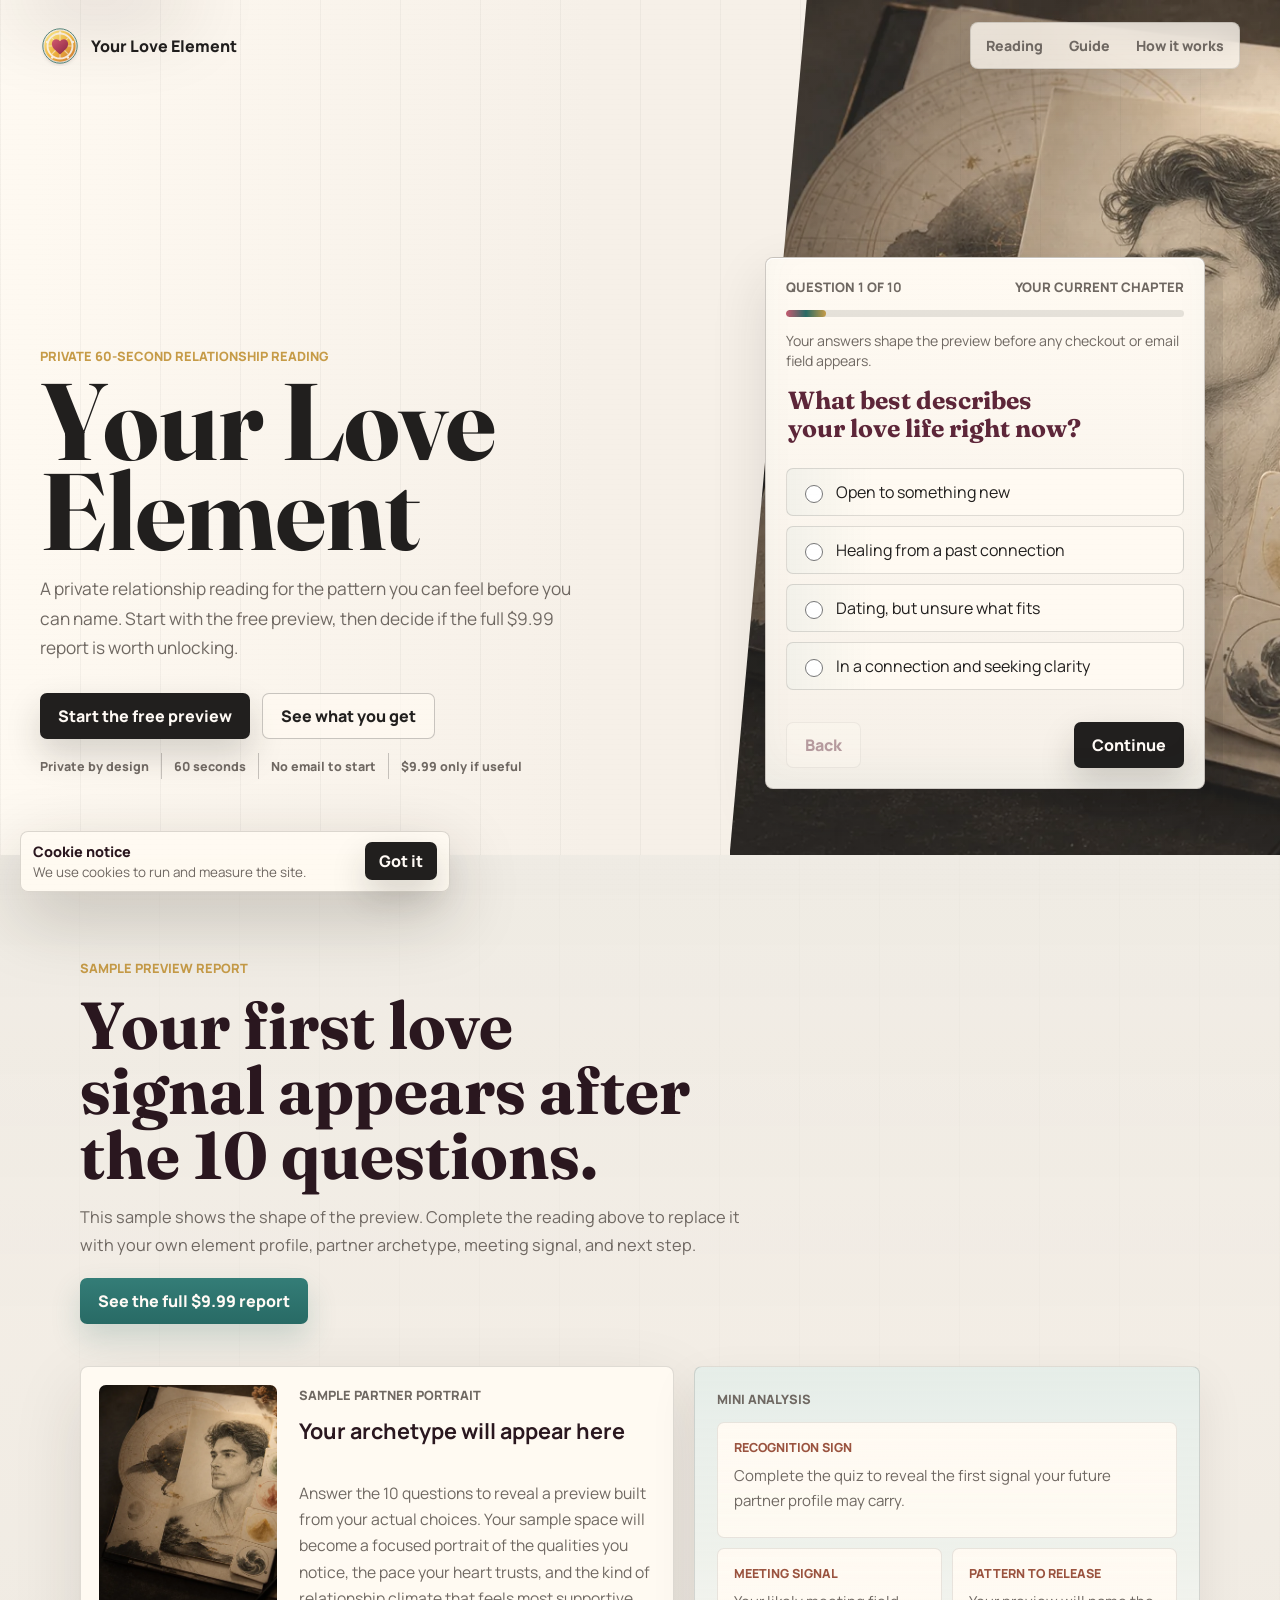
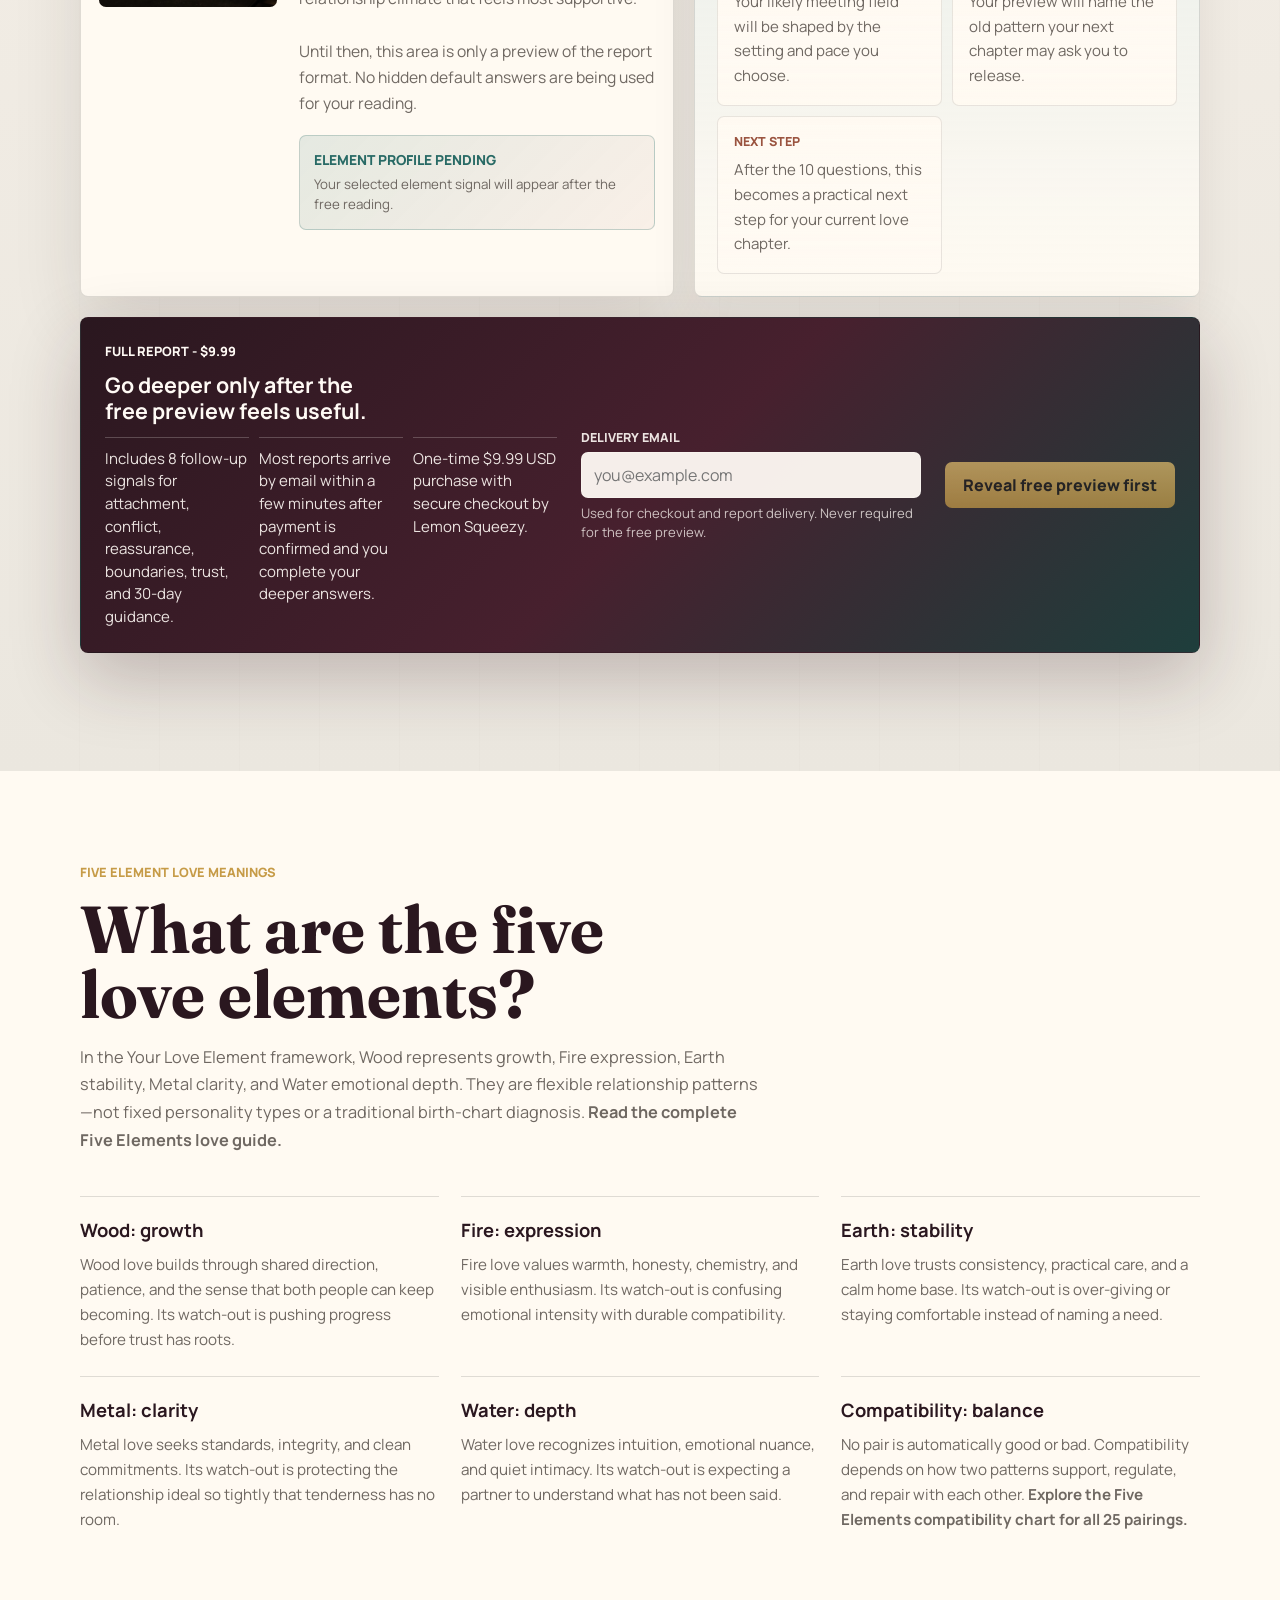
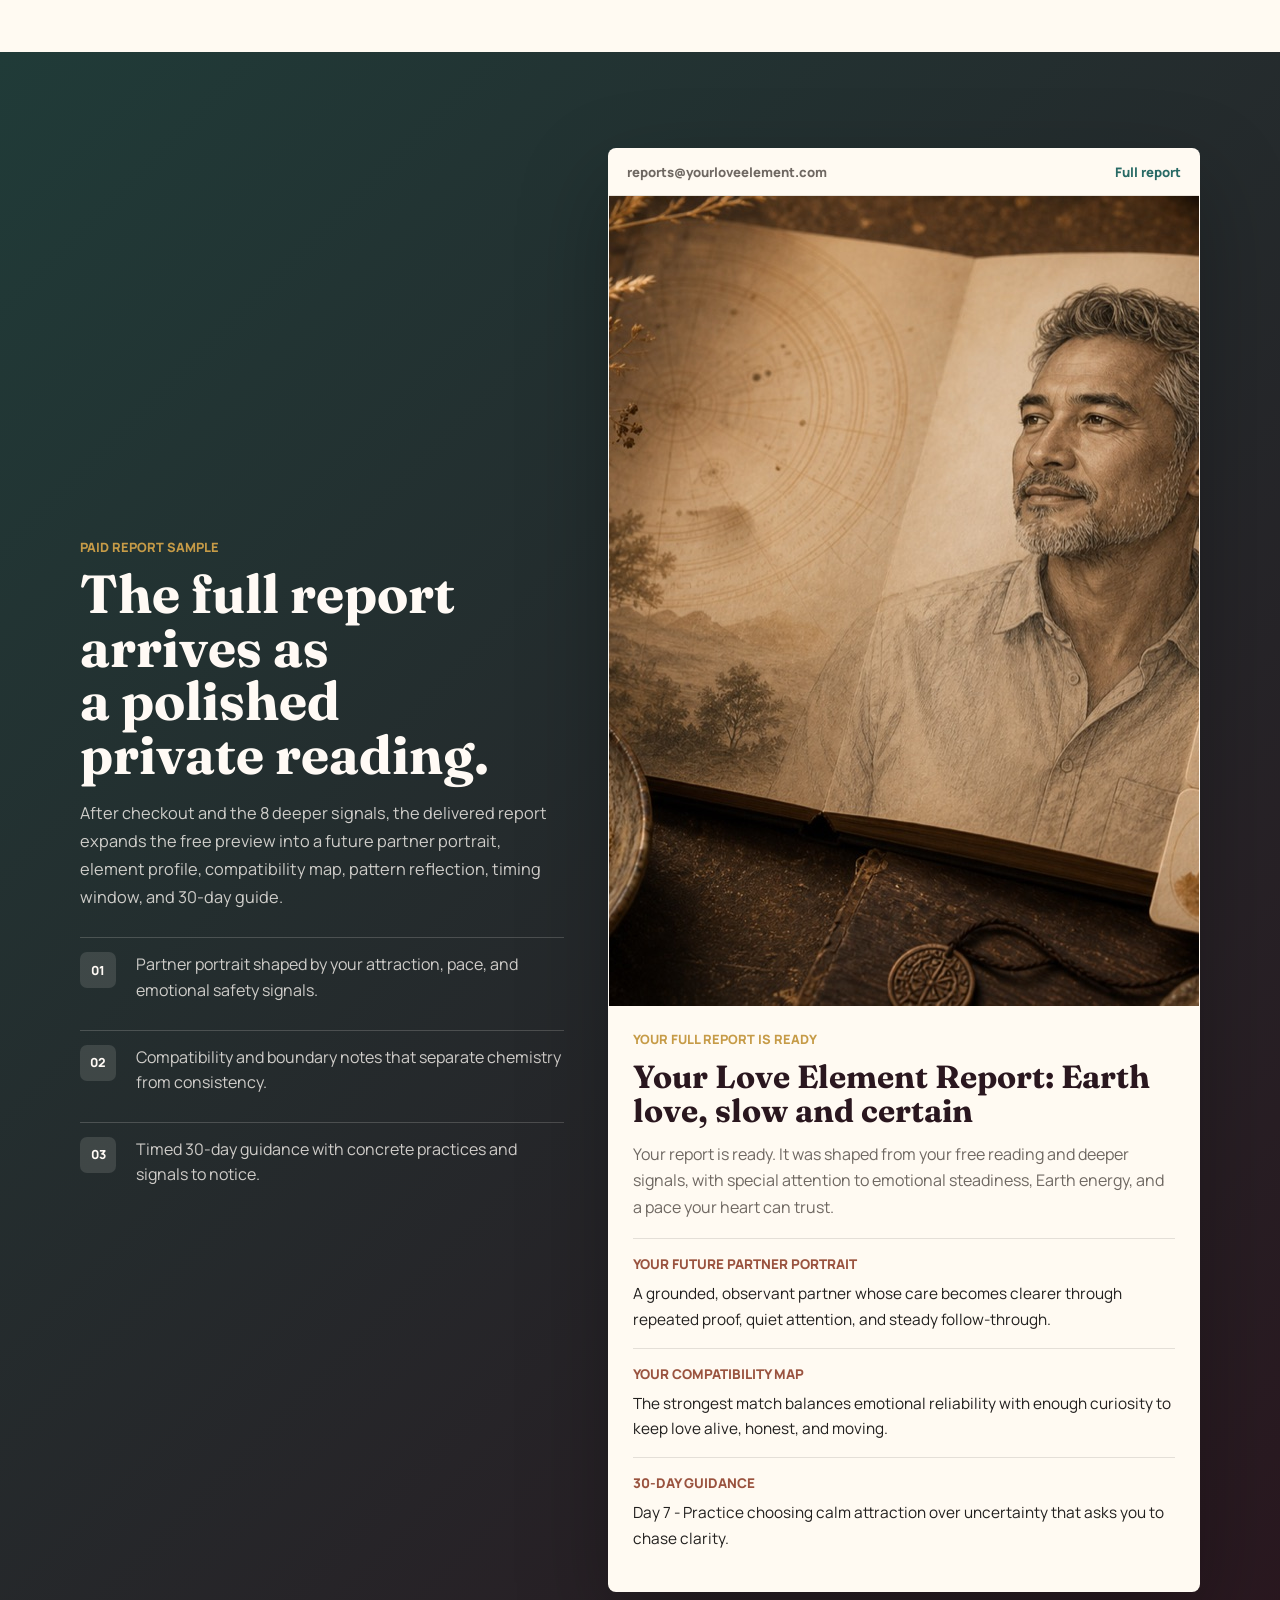
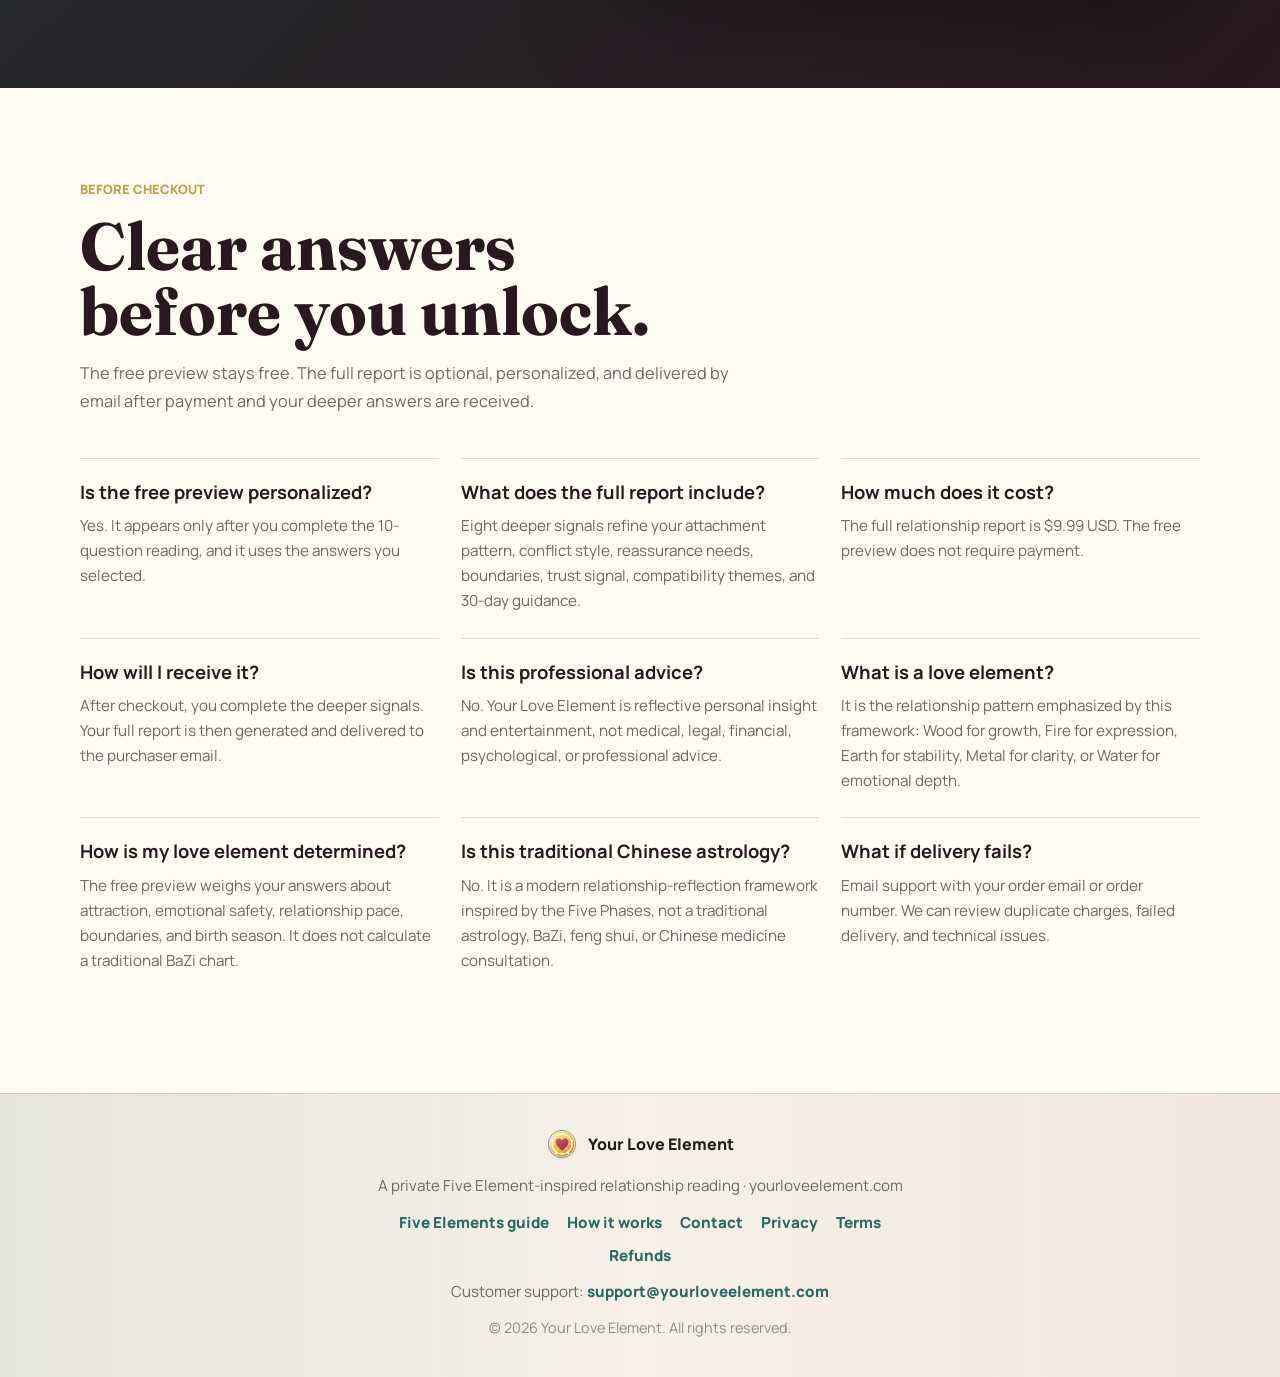
==== commit 34107b74: "Refine Five Elements compatibility chart intent" ====
--- a/index.html
+++ b/index.html
@@ -31,7 +31,7 @@
     <script src="assets/meta-pixel-base.js?v=20260802-quiz-option-focus-ring-1"></script>
     <link rel="preconnect" href="https://fonts.googleapis.com" />
     <link rel="preconnect" href="https://fonts.gstatic.com" crossorigin />
-    <link href="https://fonts.googleapis.com/css2?family=Fraunces:wght@700&family=Manrope:wght@400;700;800&display=swap" rel="stylesheet" />
+    <link href="https://fonts.googleapis.com/css2?family=Fraunces:wght@600;700;800&family=Manrope:wght@400;500;600;700;800&display=swap" rel="stylesheet" />
     <link rel="stylesheet" href="styles.css?v=20260802-quiz-option-focus-ring-1" />
     <script type="application/ld+json">
       {
@@ -448,7 +448,7 @@
           </article>
           <article>
             <h3>Compatibility: balance</h3>
-            <p>No pair is automatically good or bad. Compatibility depends on how two patterns support, regulate, and repair with each other. <a href="/how-it-works/"><strong>See how this reading interprets your answers.</strong></a></p>
+            <p>No pair is automatically good or bad. Compatibility depends on how two patterns support, regulate, and repair with each other. <a href="/five-elements-compatibility-chart/"><strong>Explore the Five Elements compatibility chart for all 25 pairings.</strong></a></p>
           </article>
         </div>
       </section>
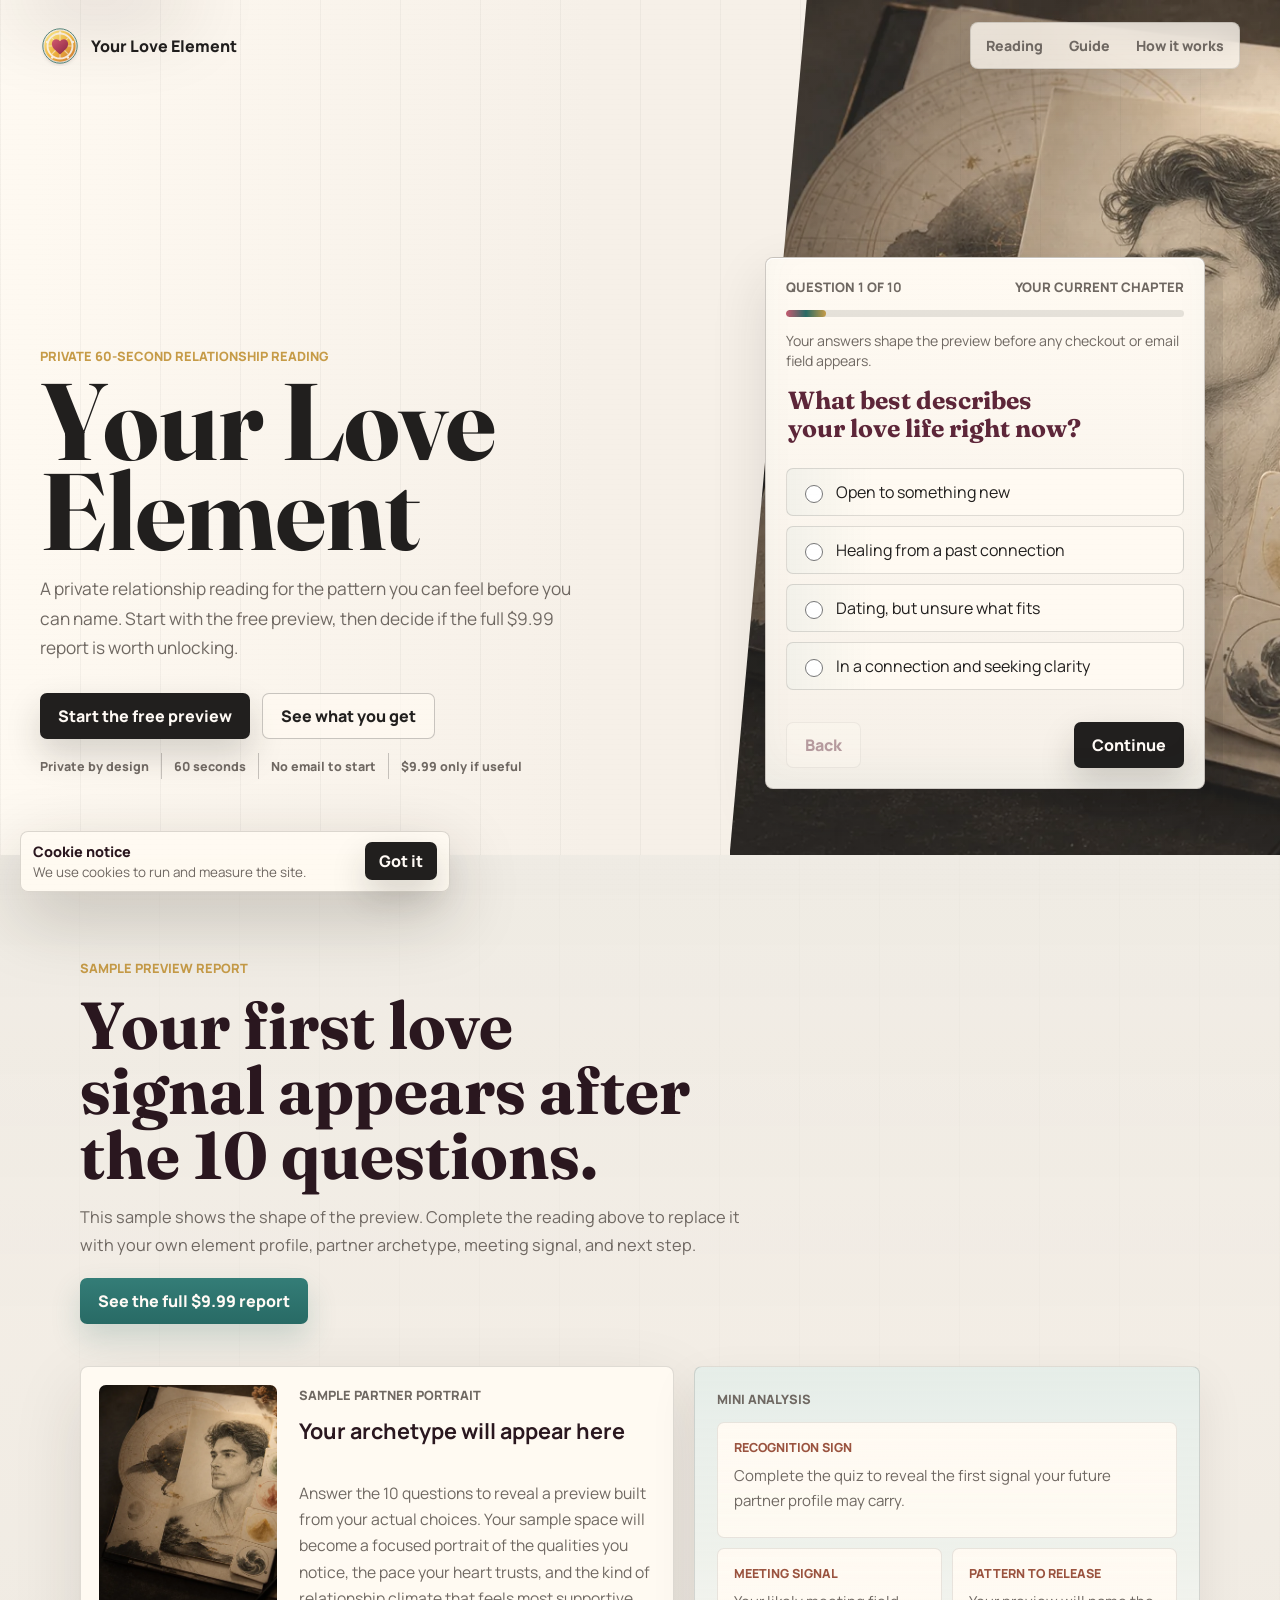
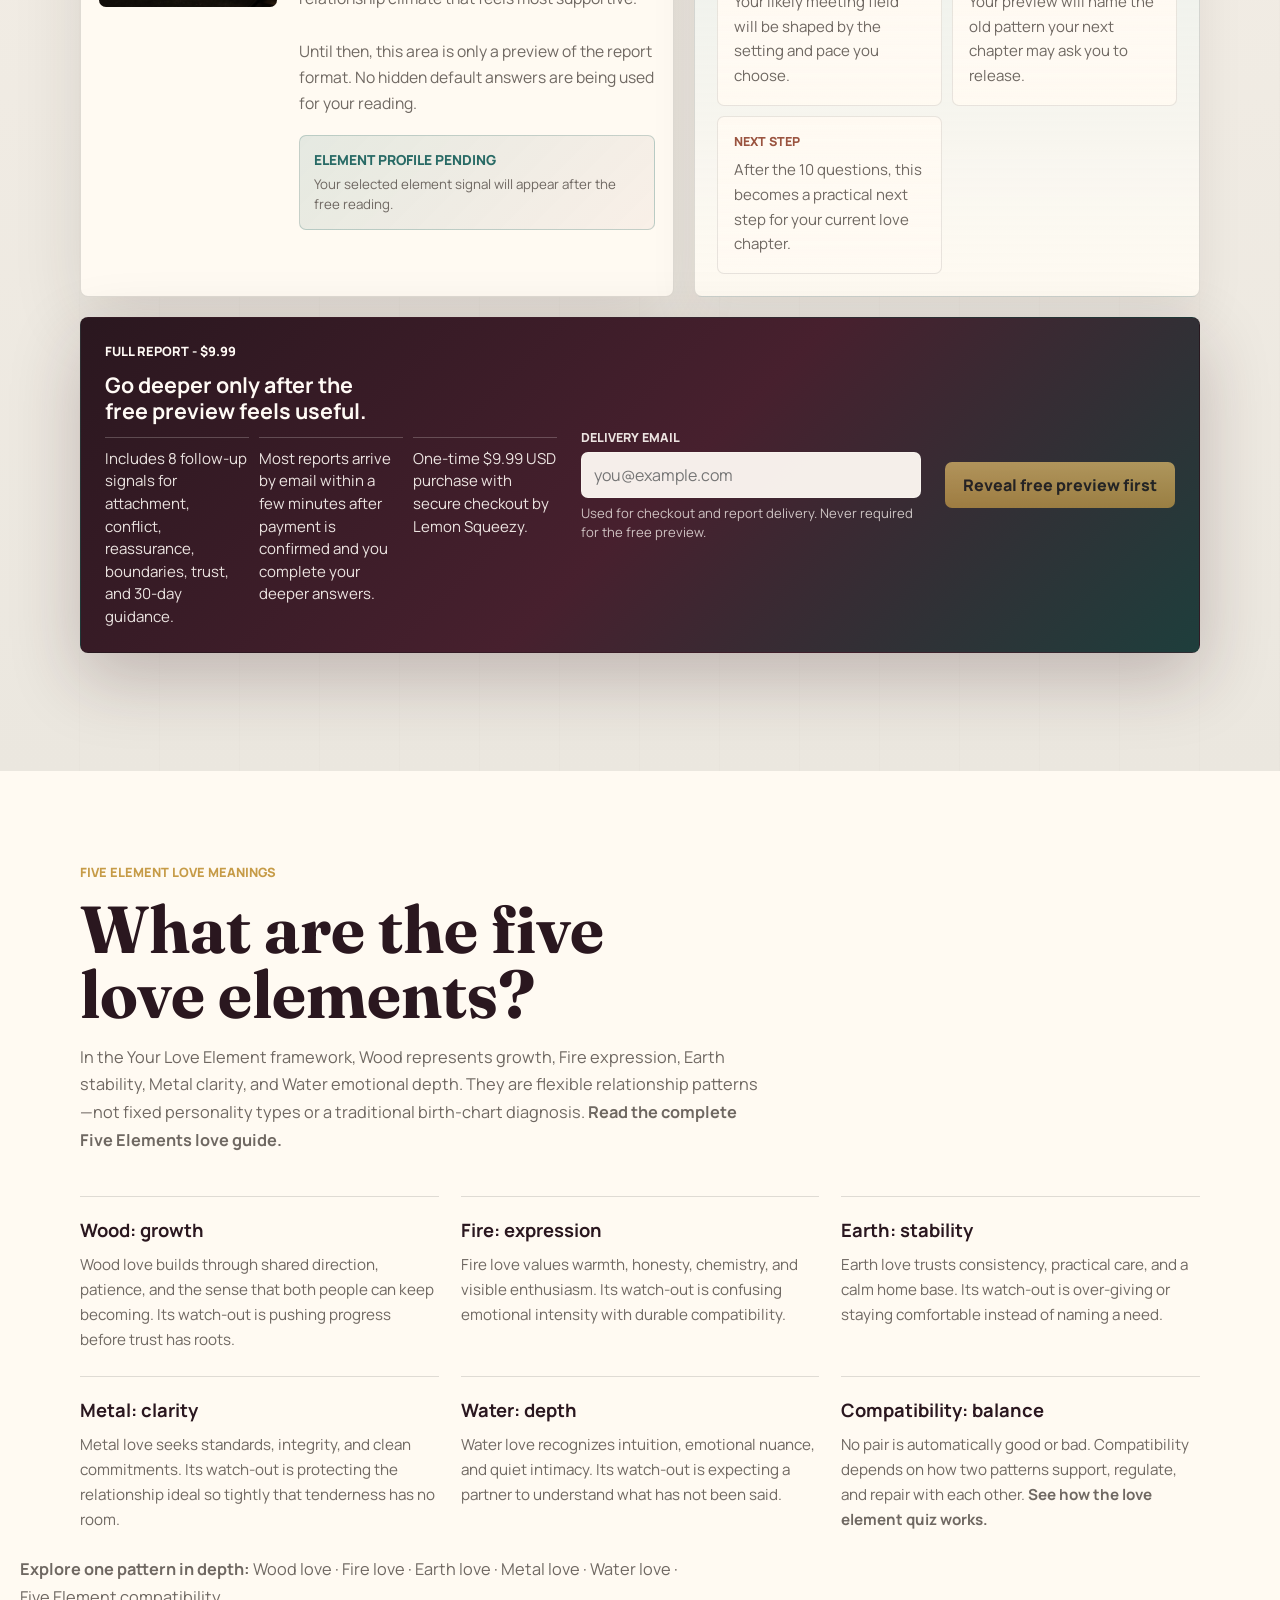
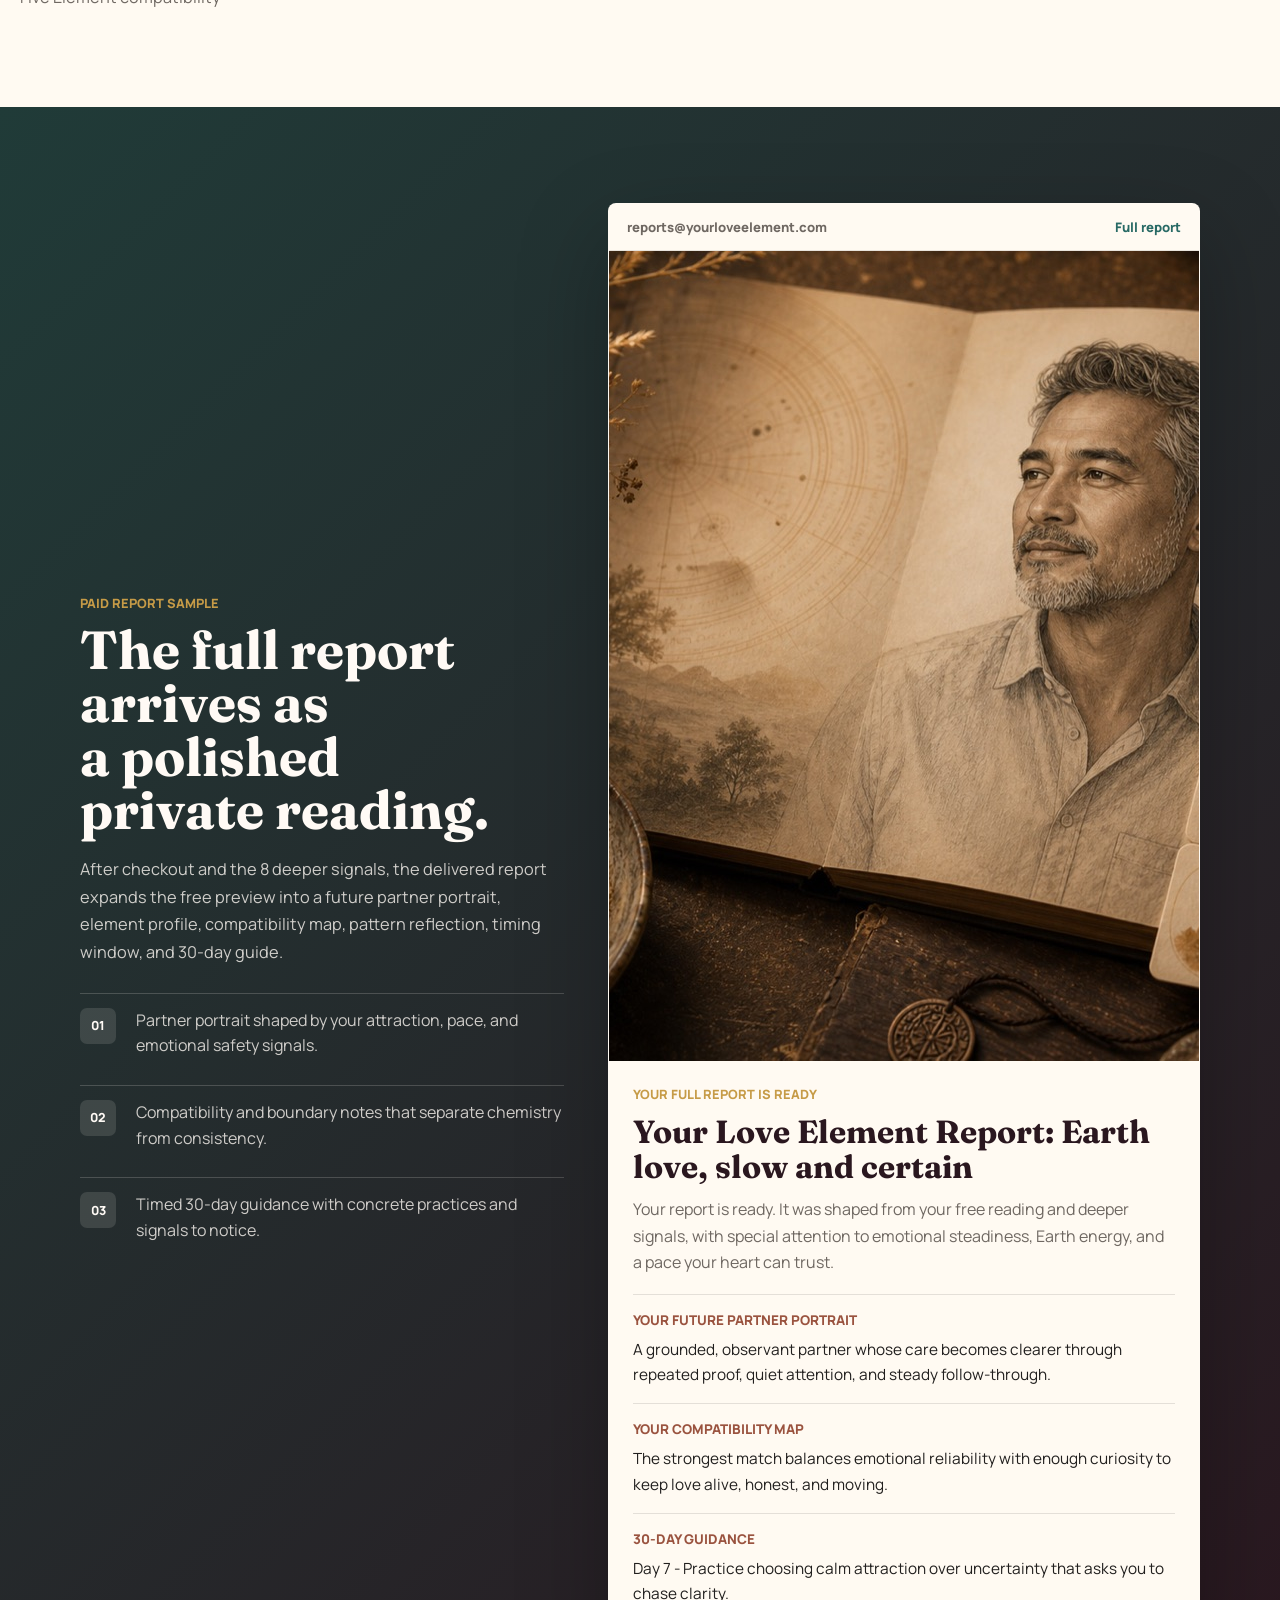
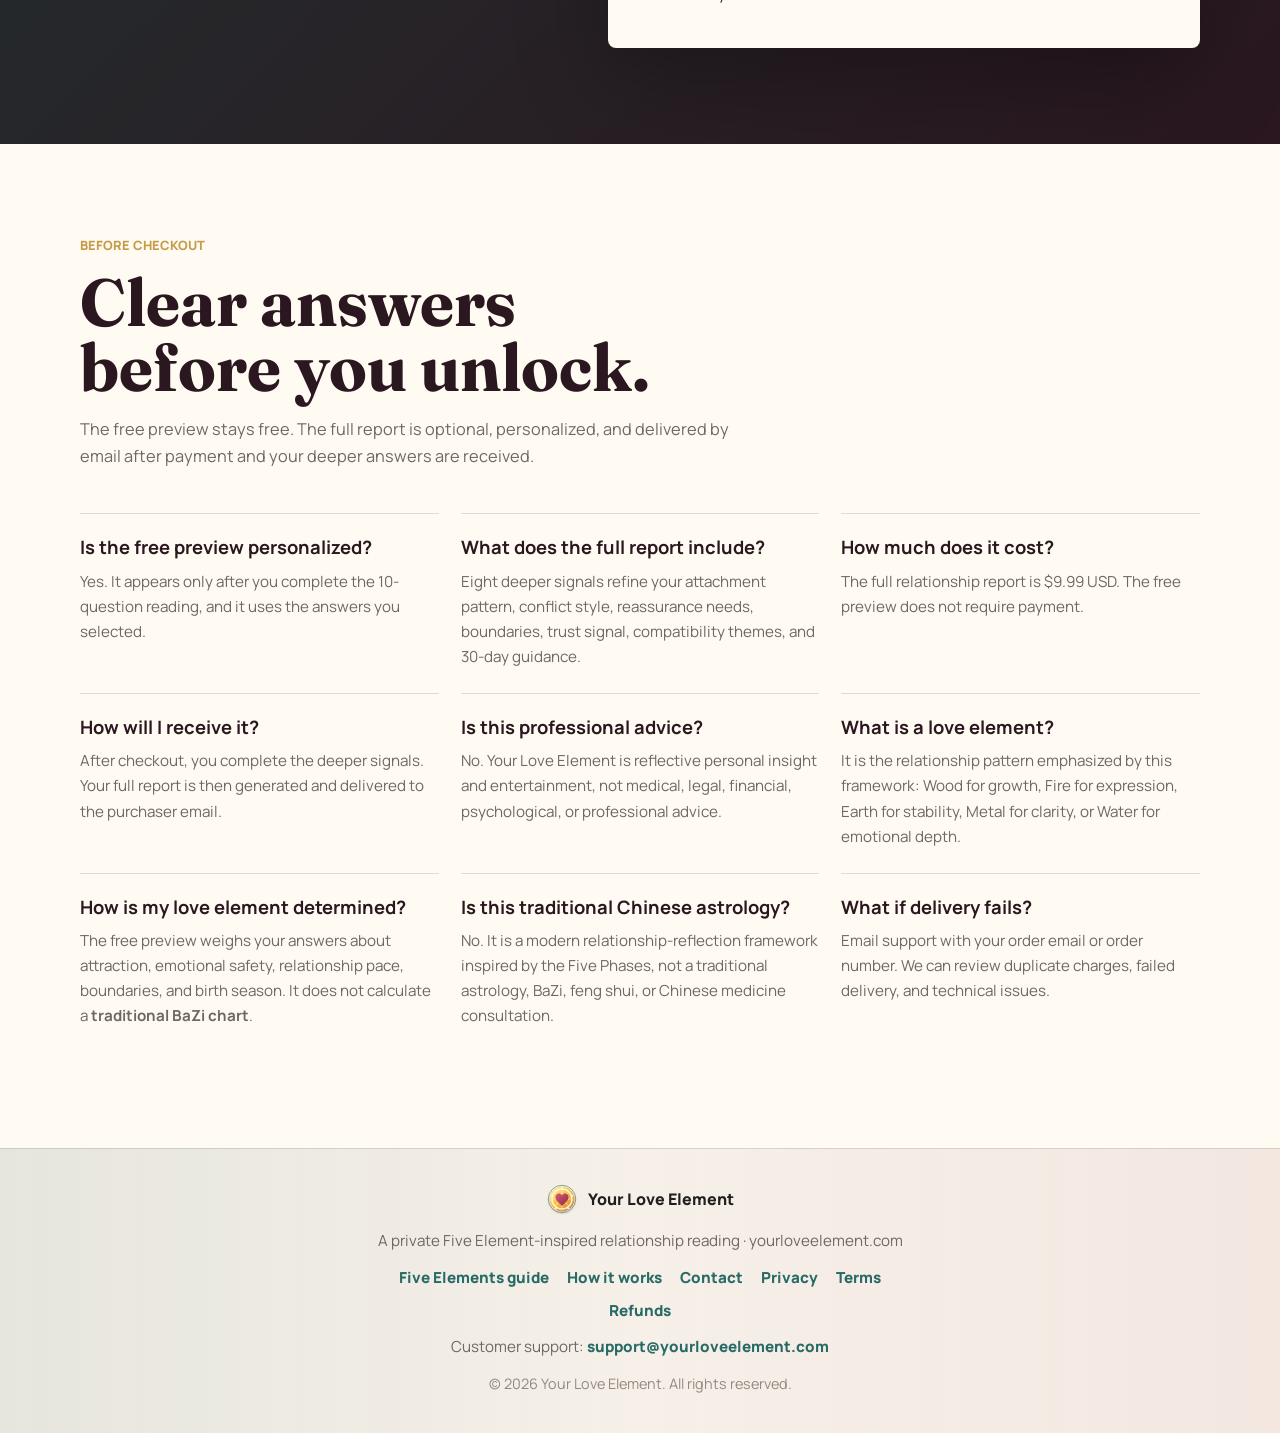
==== commit 03cefbfa: "Release love element quiz search-intent expansion (#114) * prepare love element quiz search intent  " ====
--- a/index.html
+++ b/index.html
@@ -448,9 +448,10 @@
           </article>
           <article>
             <h3>Compatibility: balance</h3>
-            <p>No pair is automatically good or bad. Compatibility depends on how two patterns support, regulate, and repair with each other. <a href="/five-elements-compatibility-chart/"><strong>Explore the Five Elements compatibility chart for all 25 pairings.</strong></a></p>
-          </article>
-        </div>
+            <p>No pair is automatically good or bad. Compatibility depends on how two patterns support, regulate, and repair with each other. <a href="/how-it-works/#method-answer"><strong>See how the love element quiz works.</strong></a></p>
+          </article>
+        </div>
+        <p class="section-intro"><strong>Explore one pattern in depth:</strong> <a href="/five-elements-love-compatibility/#wood">Wood love</a> · <a href="/five-elements-love-compatibility/#fire">Fire love</a> · <a href="/five-elements-love-compatibility/#earth">Earth love</a> · <a href="/five-elements-love-compatibility/#metal">Metal love</a> · <a href="/five-elements-love-compatibility/#water">Water love</a> · <a href="/five-elements-love-compatibility/#compatibility-title">Five Element compatibility</a></p>
       </section>
 
       <section class="sample-band" id="paid-sample" aria-labelledby="paid-sample-title">
@@ -537,7 +538,7 @@
           </article>
           <article>
             <h3>How is my love element determined?</h3>
-            <p>The free preview weighs your answers about attraction, emotional safety, relationship pace, boundaries, and birth season. It does not calculate a traditional BaZi chart.</p>
+            <p>The free preview weighs your answers about attraction, emotional safety, relationship pace, boundaries, and birth season. It does not calculate a <a href="/how-it-works/#love-element-vs-zodiac"><strong>traditional BaZi chart</strong></a>.</p>
           </article>
           <article>
             <h3>Is this traditional Chinese astrology?</h3>
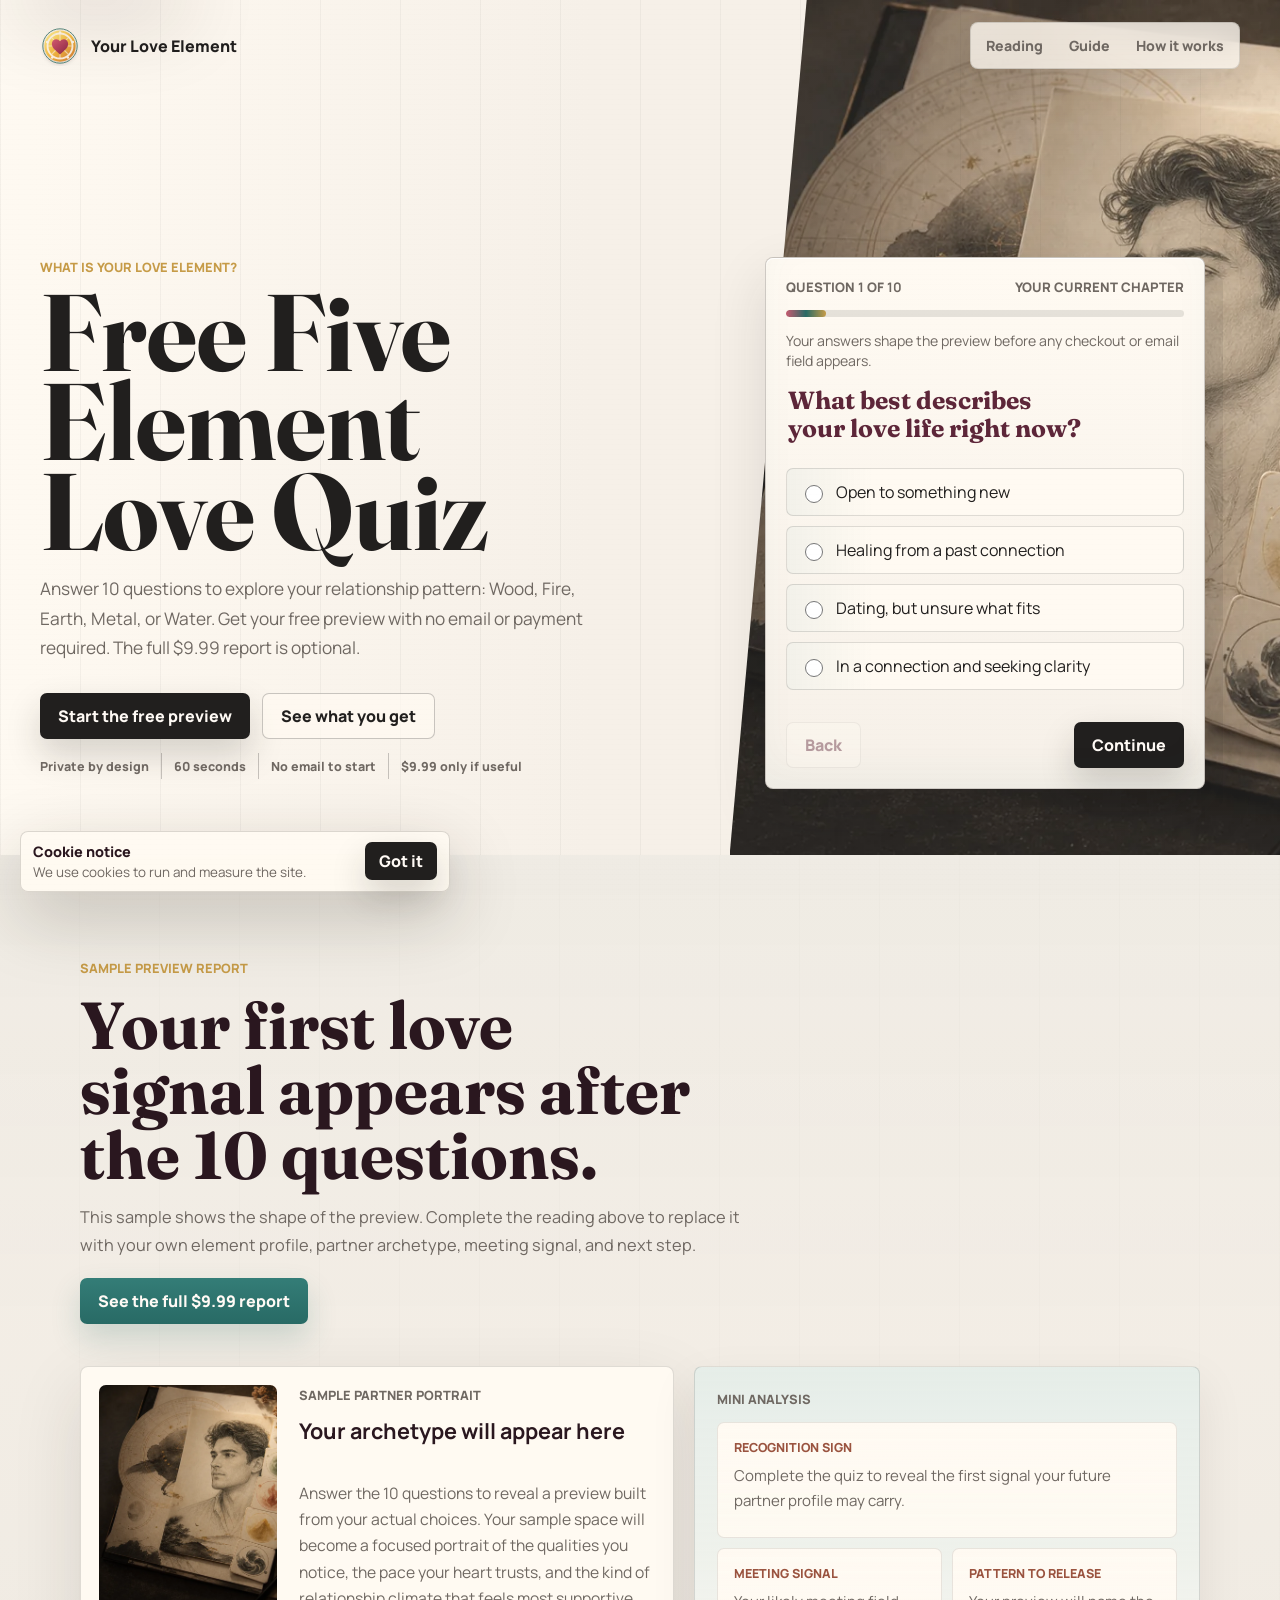
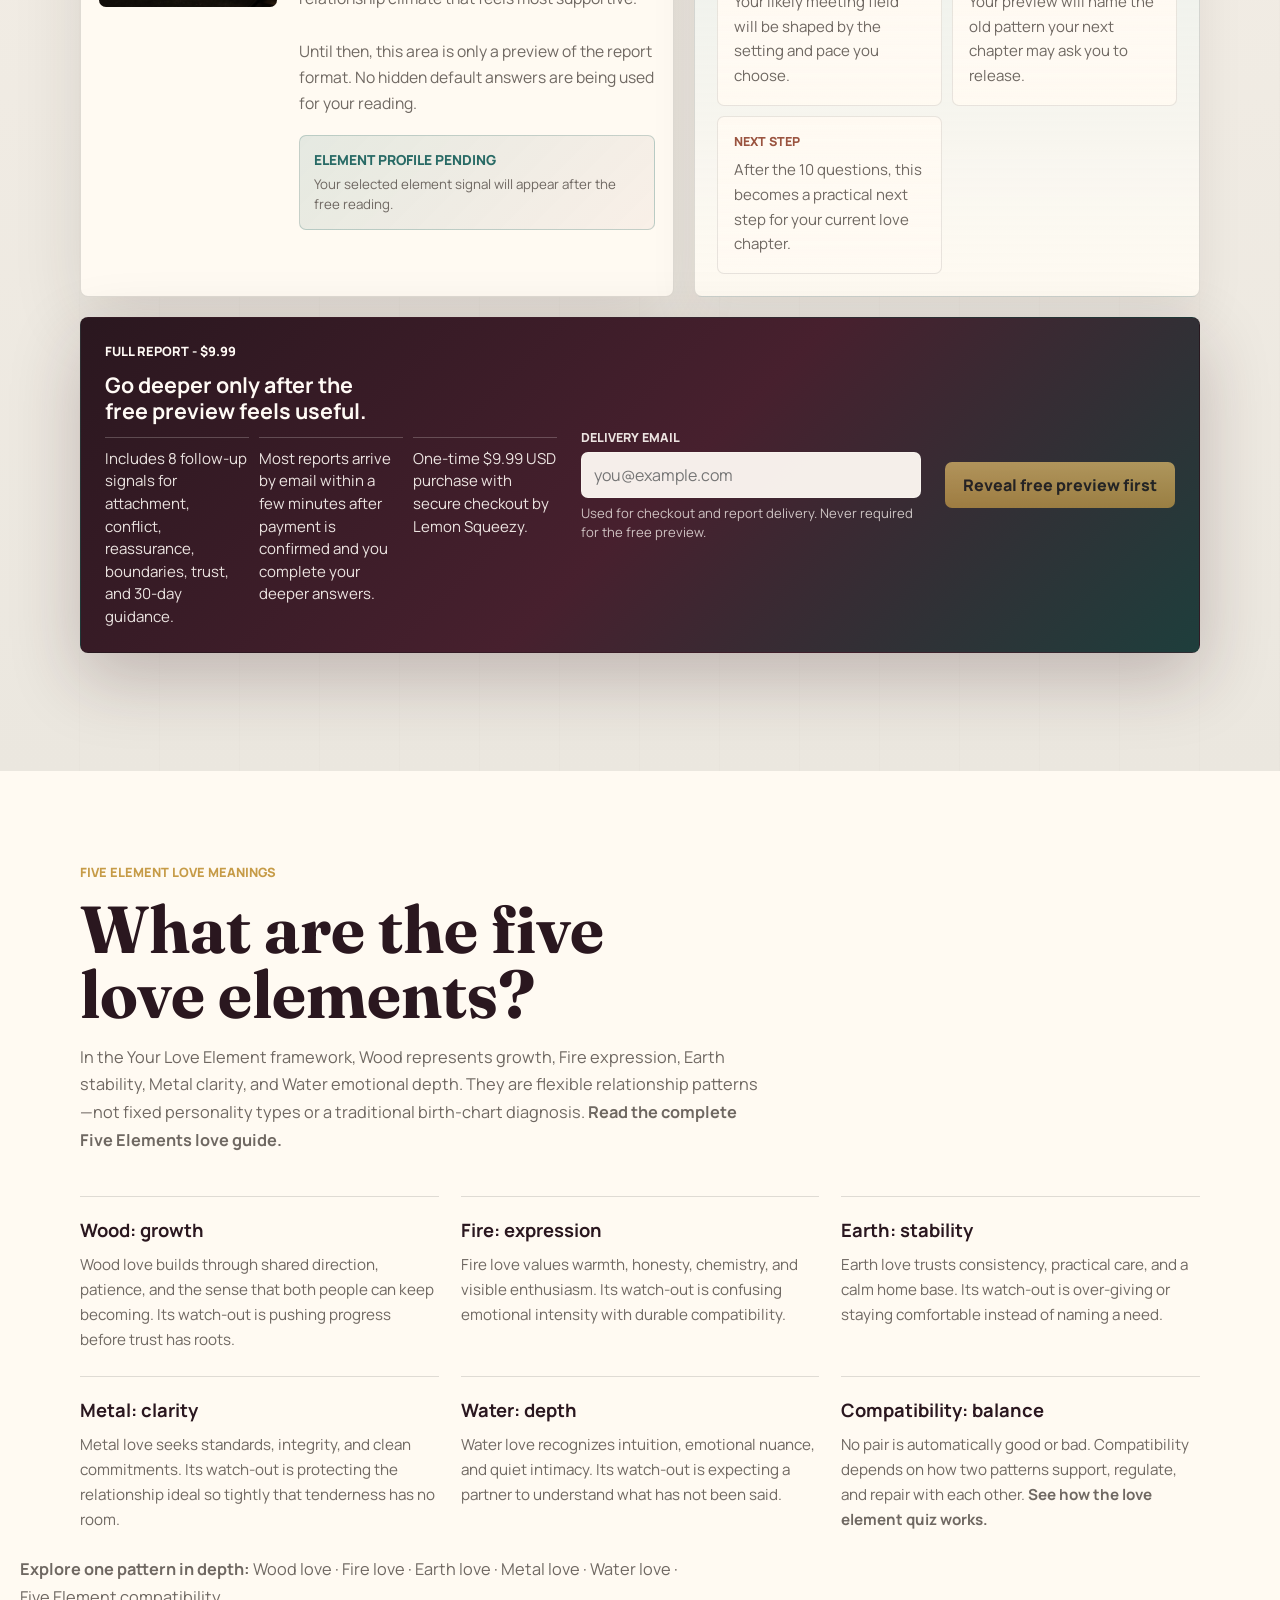
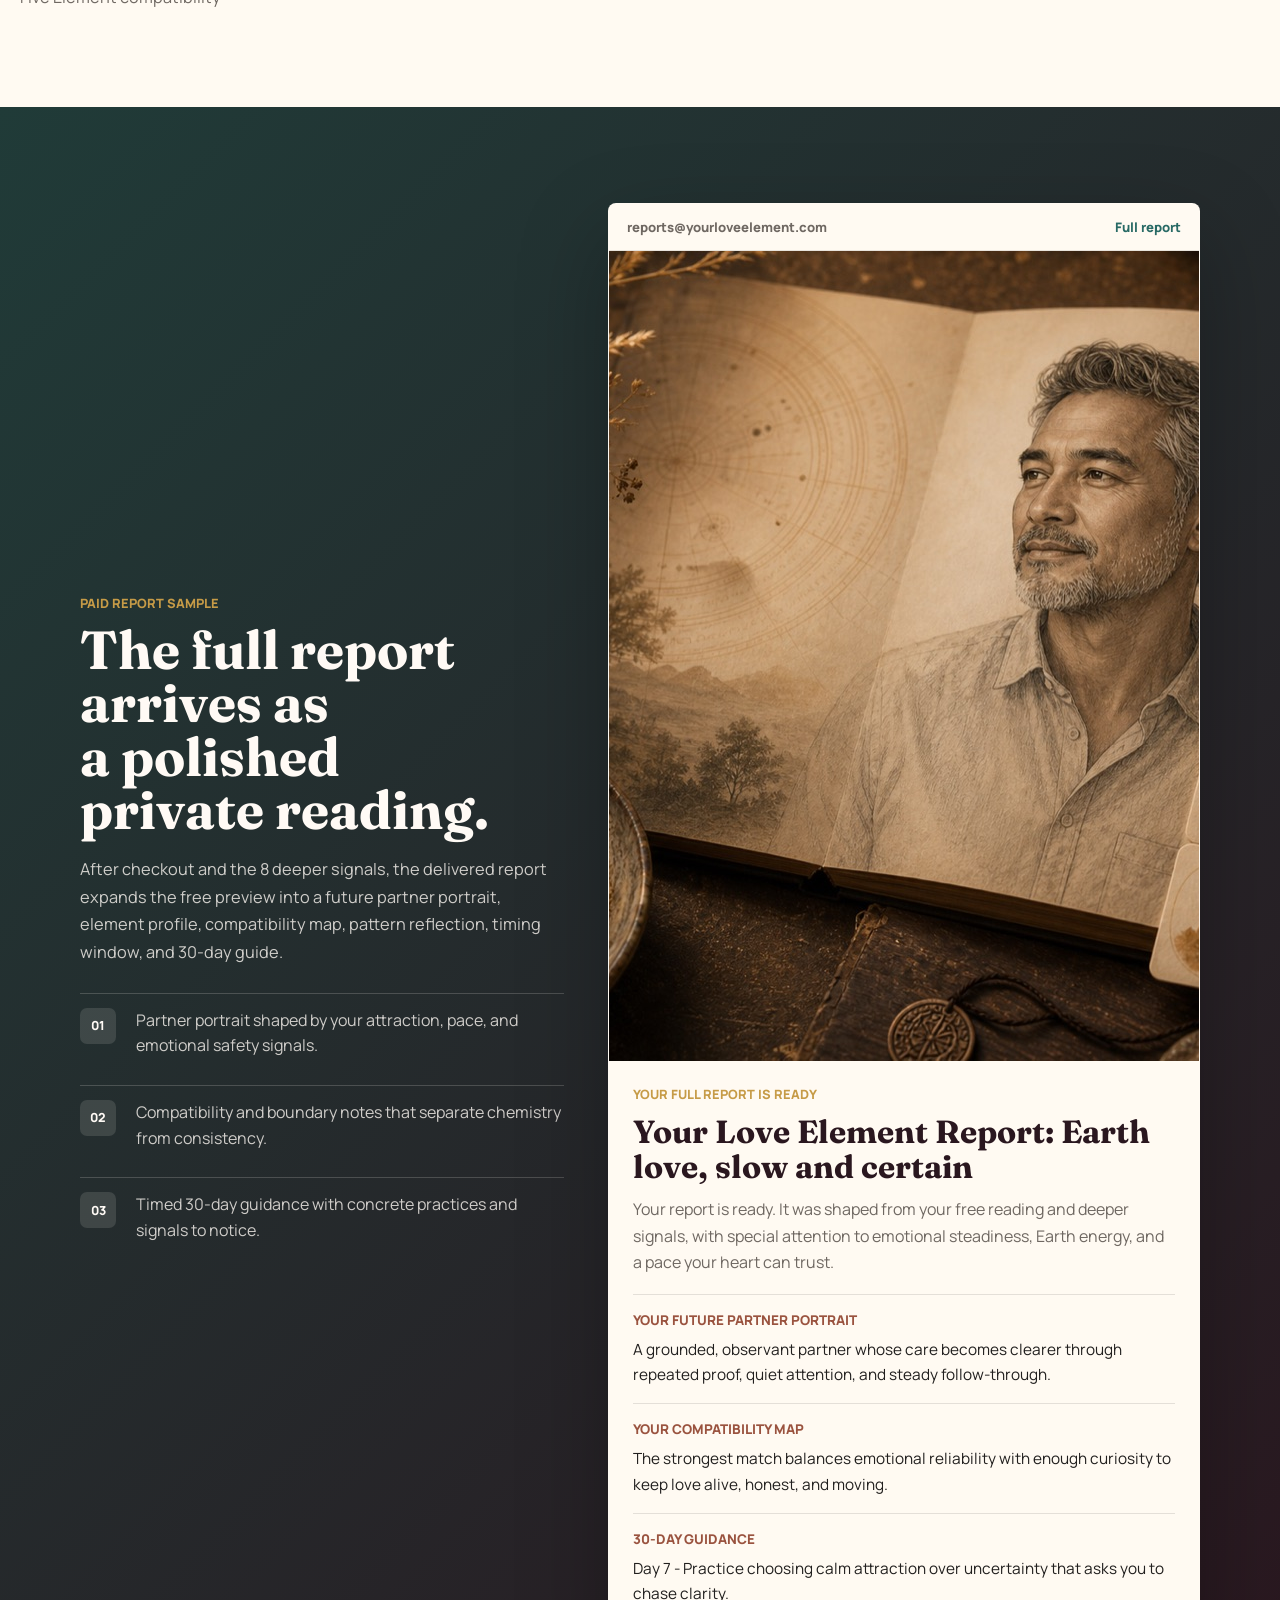
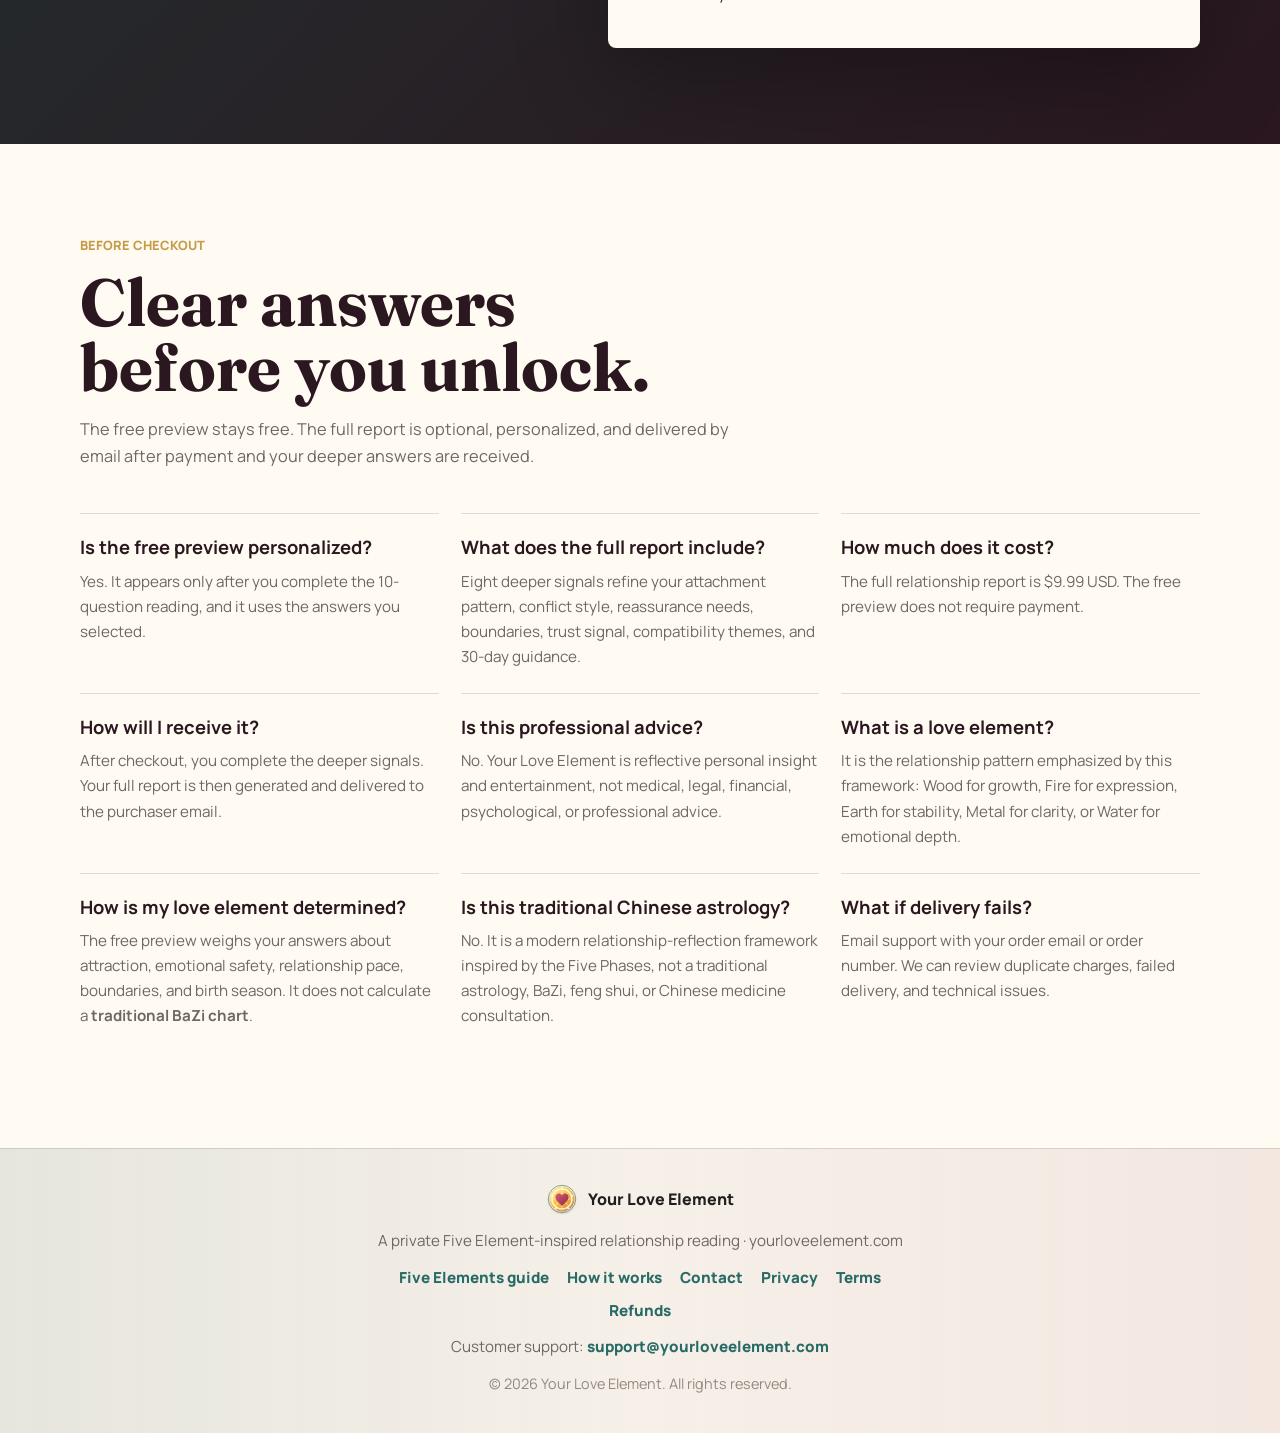
==== commit 219cca5a: "seo: clarify free quiz intent on the indexed homepage" ====
--- a/index.html
+++ b/index.html
@@ -3,23 +3,23 @@
   <head>
     <meta charset="UTF-8" />
     <meta name="viewport" content="width=device-width, initial-scale=1.0" />
-    <title>Free Five Element Love Preview & Relationship Report | Your Love Element</title>
-    <meta name="description" content="Start a private 60-second Five Element-inspired love preview with no email or payment required, then unlock an optional $9.99 full report by email." />
+    <title>Free Five Element Love Quiz | Your Love Element</title>
+    <meta name="description" content="What is your love element? Answer 10 questions to explore Wood, Fire, Earth, Metal or Water. Get a free relationship preview with no email or payment required." />
     <meta name="robots" content="index,follow,max-image-preview:large,max-snippet:-1,max-video-preview:-1" />
     <link rel="canonical" href="https://yourloveelement.com/" />
     <meta property="og:type" content="website" />
     <meta property="og:locale" content="en_US" />
     <meta property="og:site_name" content="Your Love Element" />
-    <meta property="og:title" content="Free Five Element Love Preview & Relationship Report | Your Love Element" />
-    <meta property="og:description" content="A private 60-second love preview with no email or payment required to start, plus an optional $9.99 full report delivered by email." />
+    <meta property="og:title" content="Free Five Element Love Quiz | Your Love Element" />
+    <meta property="og:description" content="Answer 10 questions to explore your Five Element-inspired relationship pattern. Your free preview needs no email or payment; the $9.99 full report is optional." />
     <meta property="og:url" content="https://yourloveelement.com/" />
     <meta property="og:image" content="https://yourloveelement.com/assets/social-preview.png" />
     <meta property="og:image:width" content="1200" />
     <meta property="og:image:height" content="630" />
     <meta property="og:image:alt" content="Your Love Element social preview with a lemon heart seal." />
     <meta name="twitter:card" content="summary_large_image" />
-    <meta name="twitter:title" content="Free Five Element Love Preview & Relationship Report | Your Love Element" />
-    <meta name="twitter:description" content="Start a private Five Element-inspired love preview with no email or payment required, then unlock the optional full report by email." />
+    <meta name="twitter:title" content="Free Five Element Love Quiz | Your Love Element" />
+    <meta name="twitter:description" content="Answer 10 questions to explore your Five Element-inspired relationship pattern. Your free preview needs no email or payment; the $9.99 full report is optional." />
     <meta name="twitter:image" content="https://yourloveelement.com/assets/social-preview.png" />
     <meta name="twitter:image:alt" content="Your Love Element social preview with a lemon heart seal." />
     <meta name="theme-color" content="#221b18" />
@@ -65,8 +65,8 @@
             "@type": "WebPage",
             "@id": "https://yourloveelement.com/#webpage",
             "url": "https://yourloveelement.com/",
-            "name": "Free Five Element Love Preview & Relationship Report",
-            "description": "A private 60-second Five Element-inspired love preview with an optional personalized full report.",
+            "name": "Free Five Element Love Quiz | Your Love Element",
+            "description": "A 10-question Five Element-inspired relationship quiz with a free preview and an optional personalized full report.",
             "isPartOf": { "@id": "https://yourloveelement.com/#website" },
             "about": [
               { "@type": "Thing", "name": "Five Elements" },
@@ -79,7 +79,7 @@
               "width": 1672,
               "height": 941
             },
-            "dateModified": "2026-08-13",
+            "dateModified": "2026-10-28",
             "inLanguage": "en"
           },
           {
@@ -192,10 +192,10 @@
 
         <div class="hero-content">
           <div class="hero-copy">
-            <p class="eyebrow">Private 60-second relationship reading</p>
-            <h1 id="hero-title">Your Love Element</h1>
+            <p class="eyebrow">What is your love element?</p>
+            <h1 id="hero-title">Free Five Element Love Quiz</h1>
             <p class="hero-text">
-              A private relationship reading for the pattern you can feel before you can name. Start with the free preview, then decide if the full $9.99 report is worth unlocking.
+              Answer 10 questions to explore your relationship pattern: Wood, Fire, Earth, Metal, or Water. Get your free preview with no email or payment required. The full $9.99 report is optional.
             </p>
             <div class="hero-actions">
               <a class="primary-action" href="#reading" data-track-cta="hero_start">Start the free preview</a>
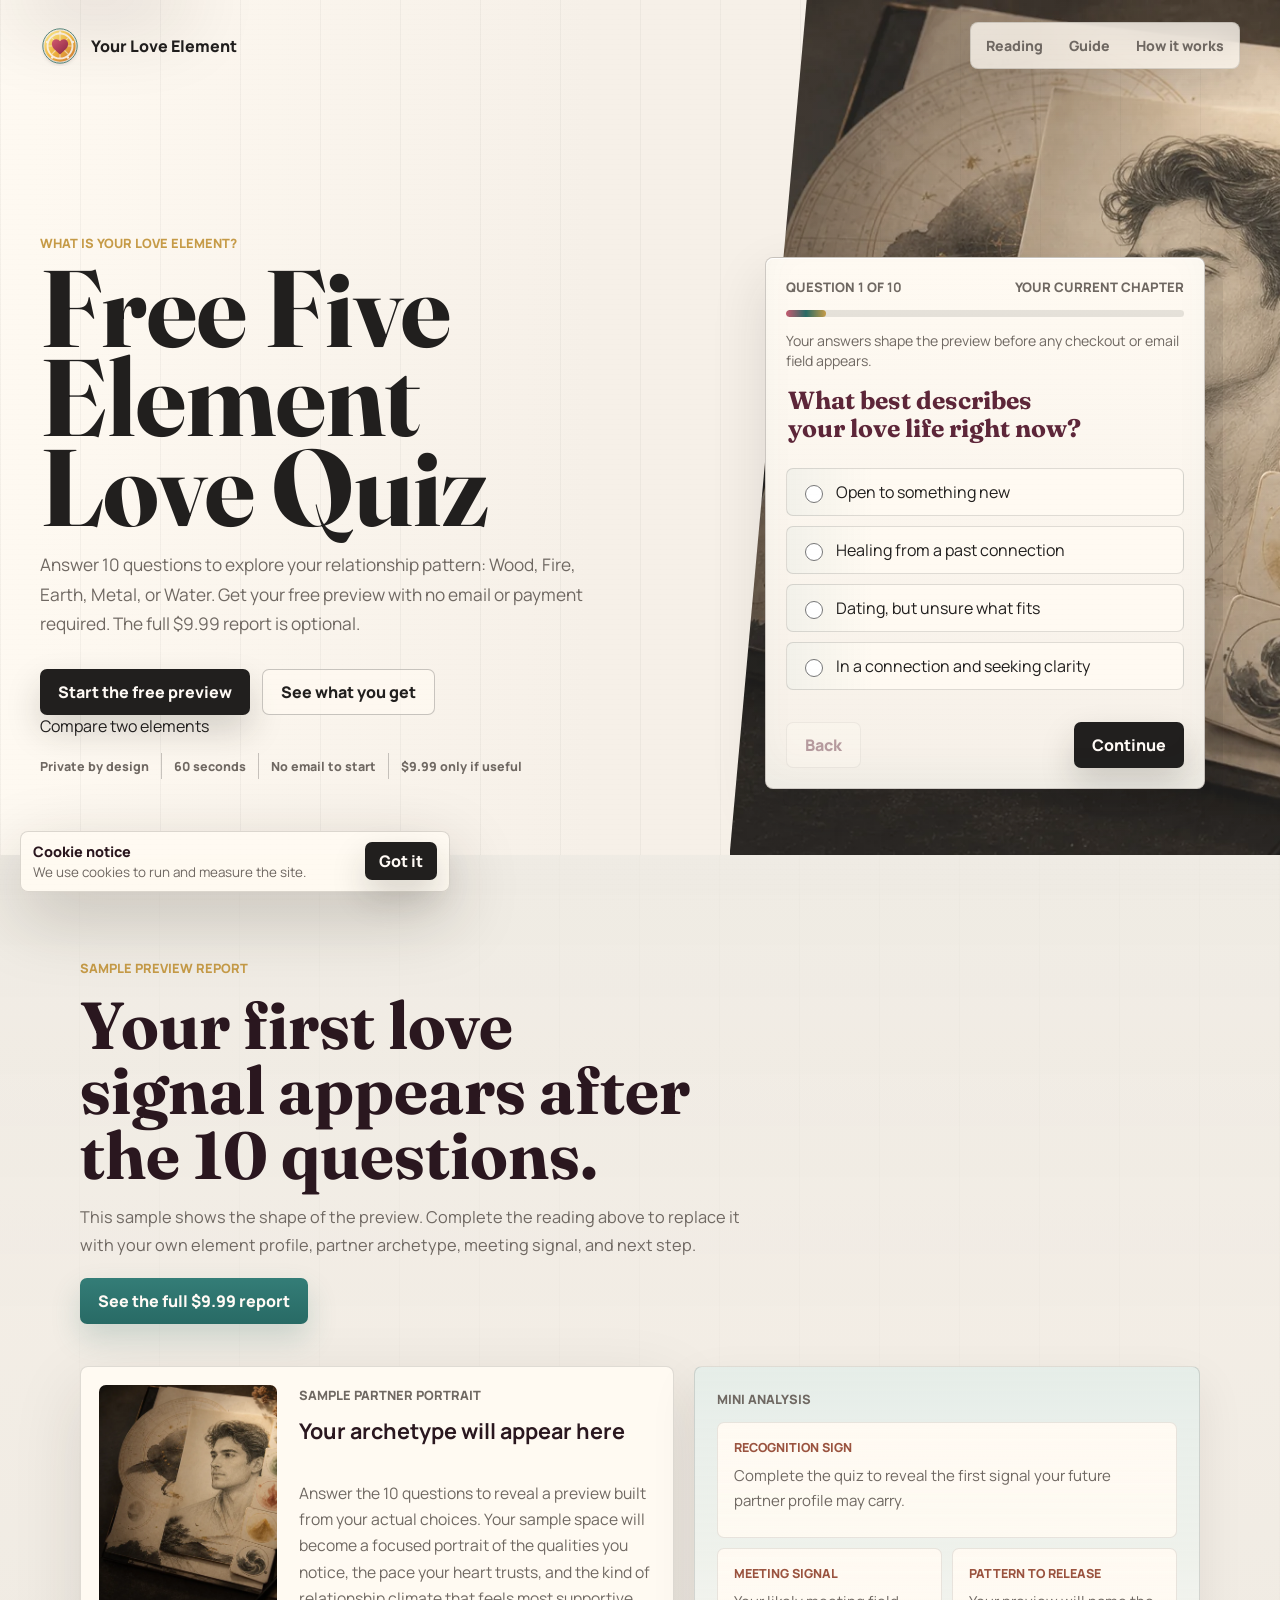
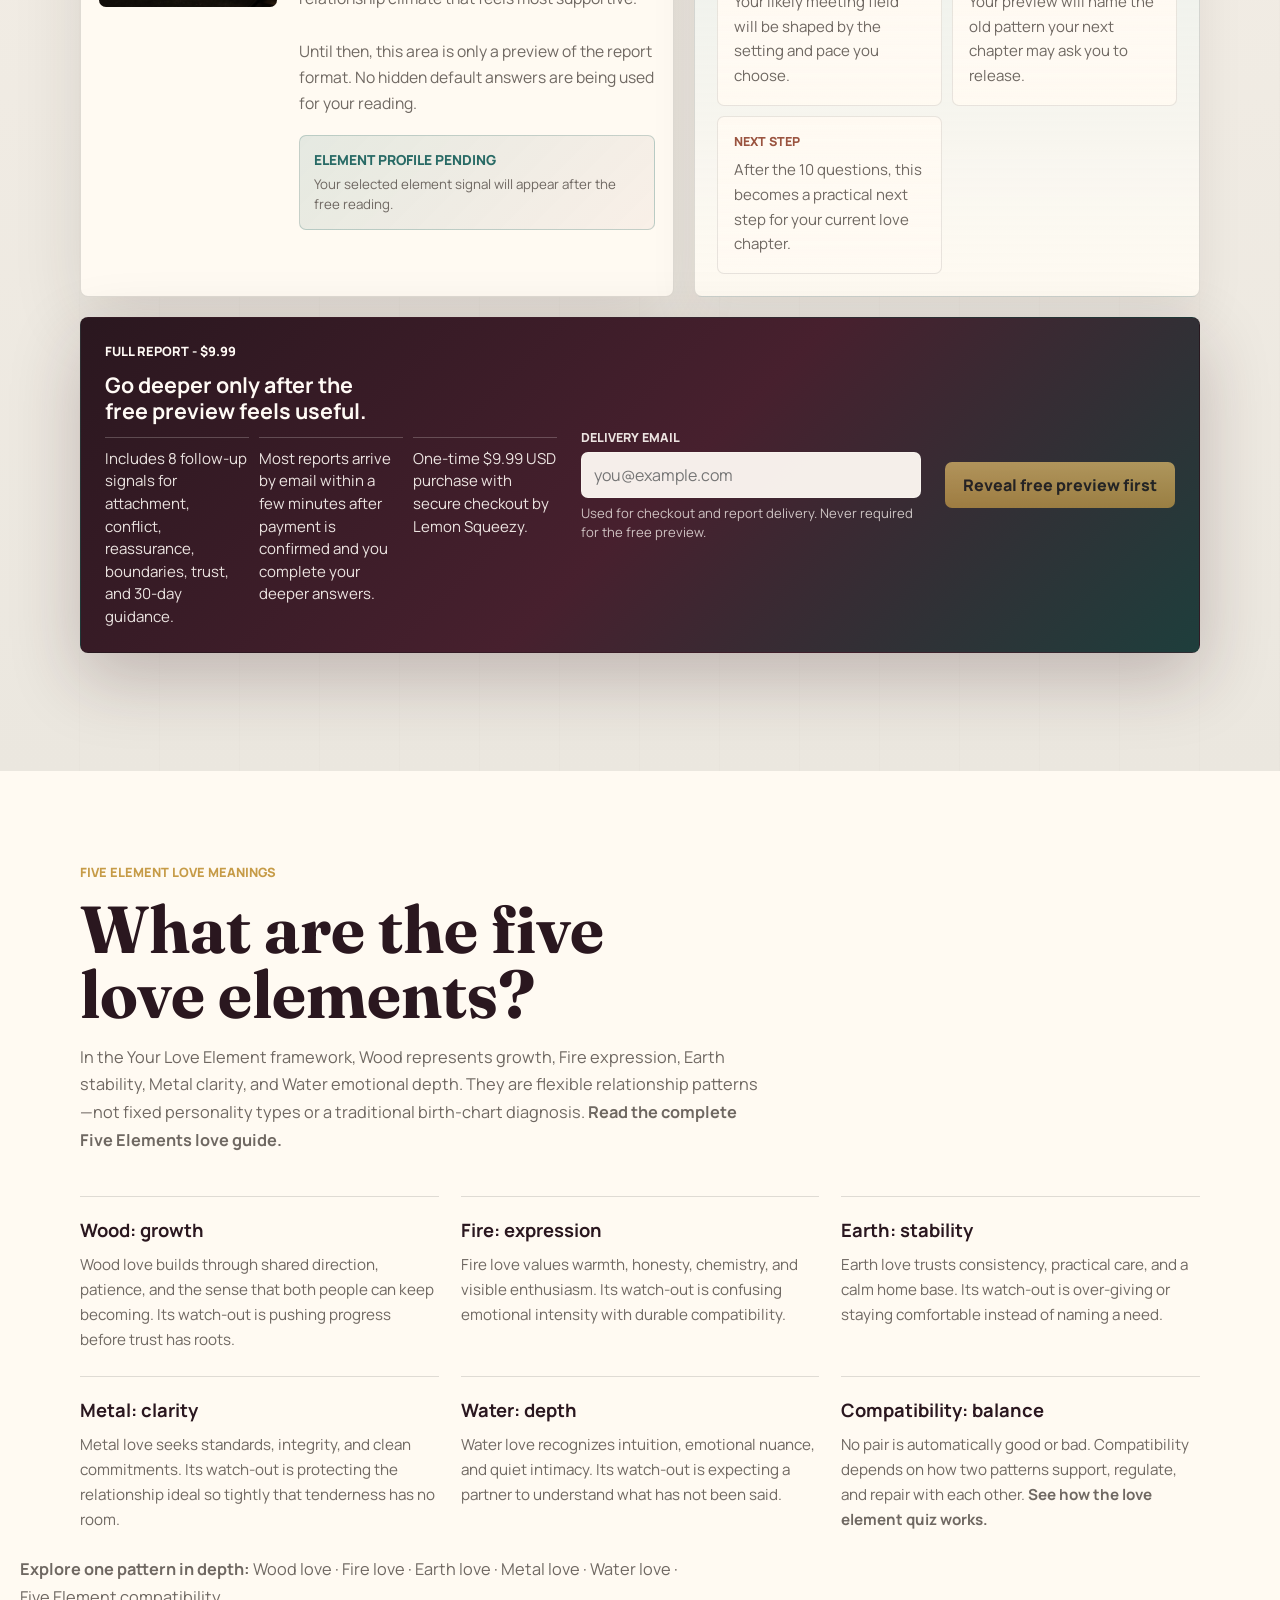
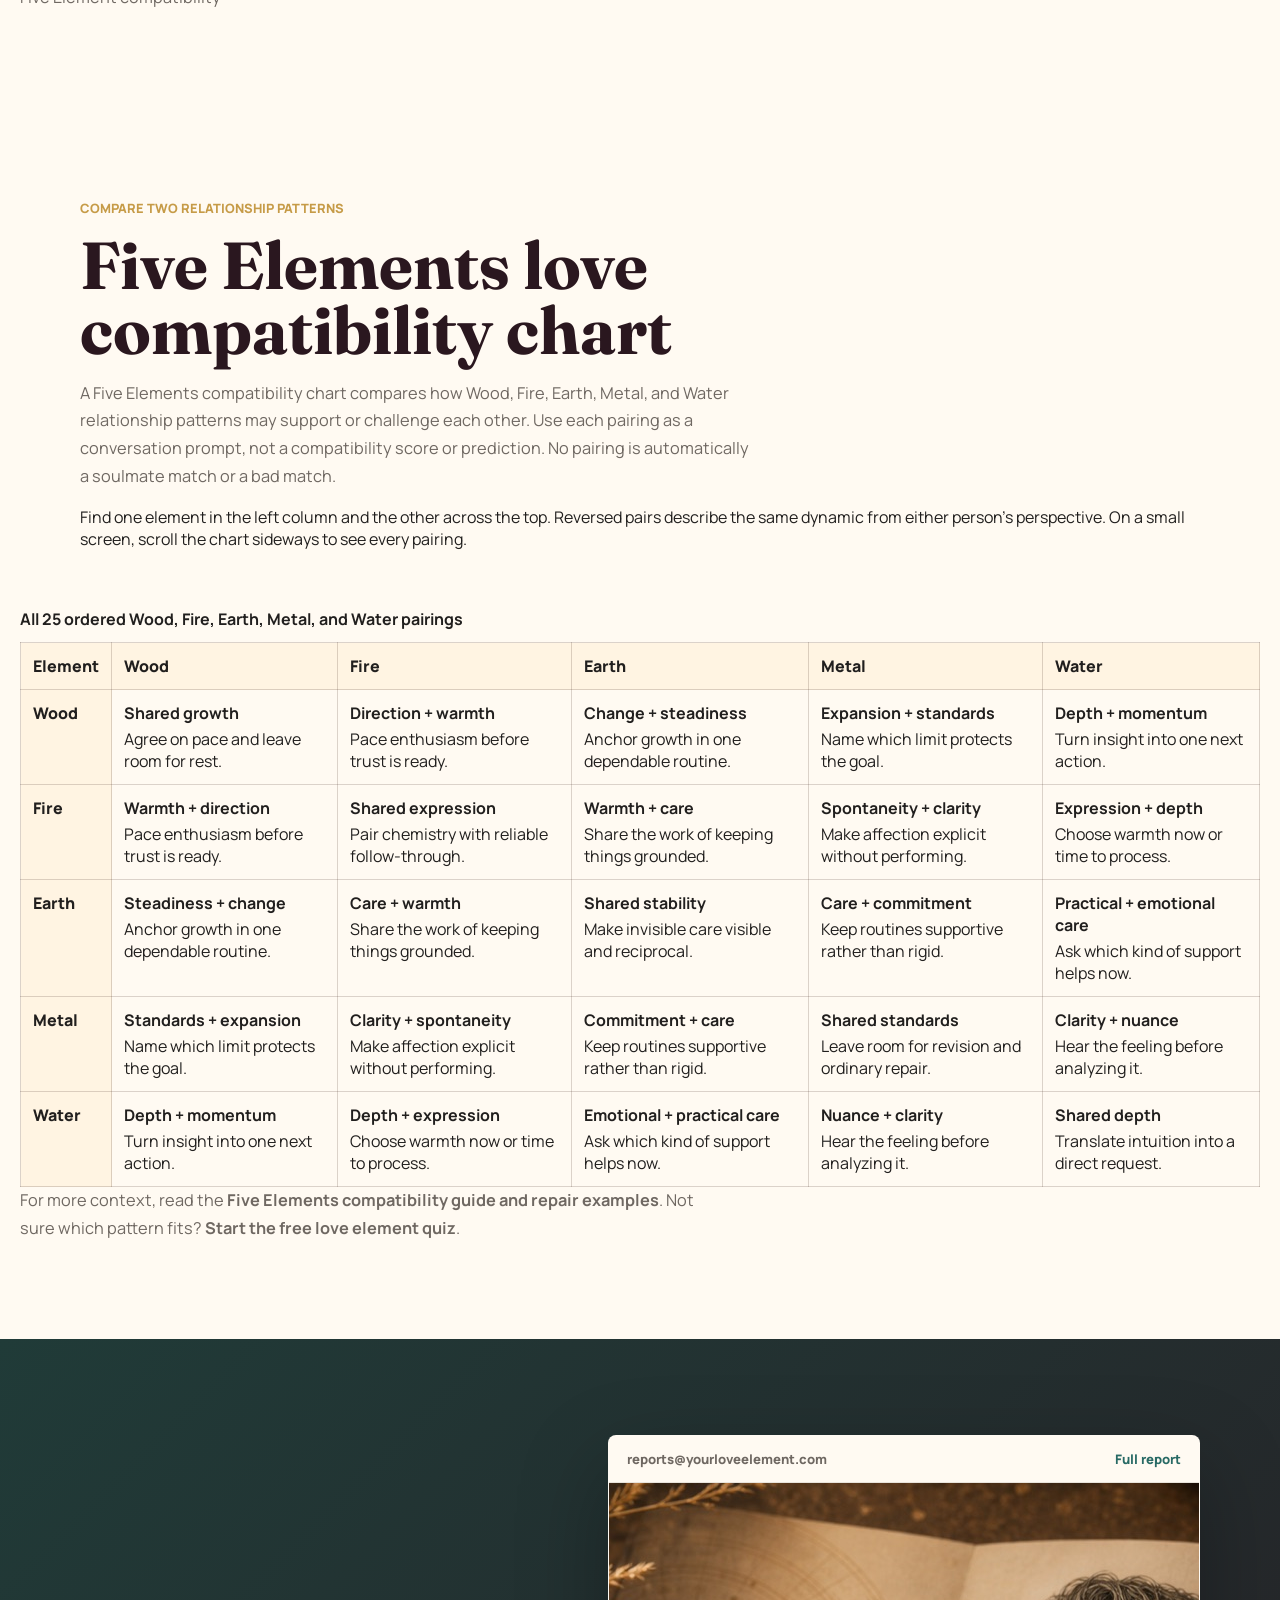
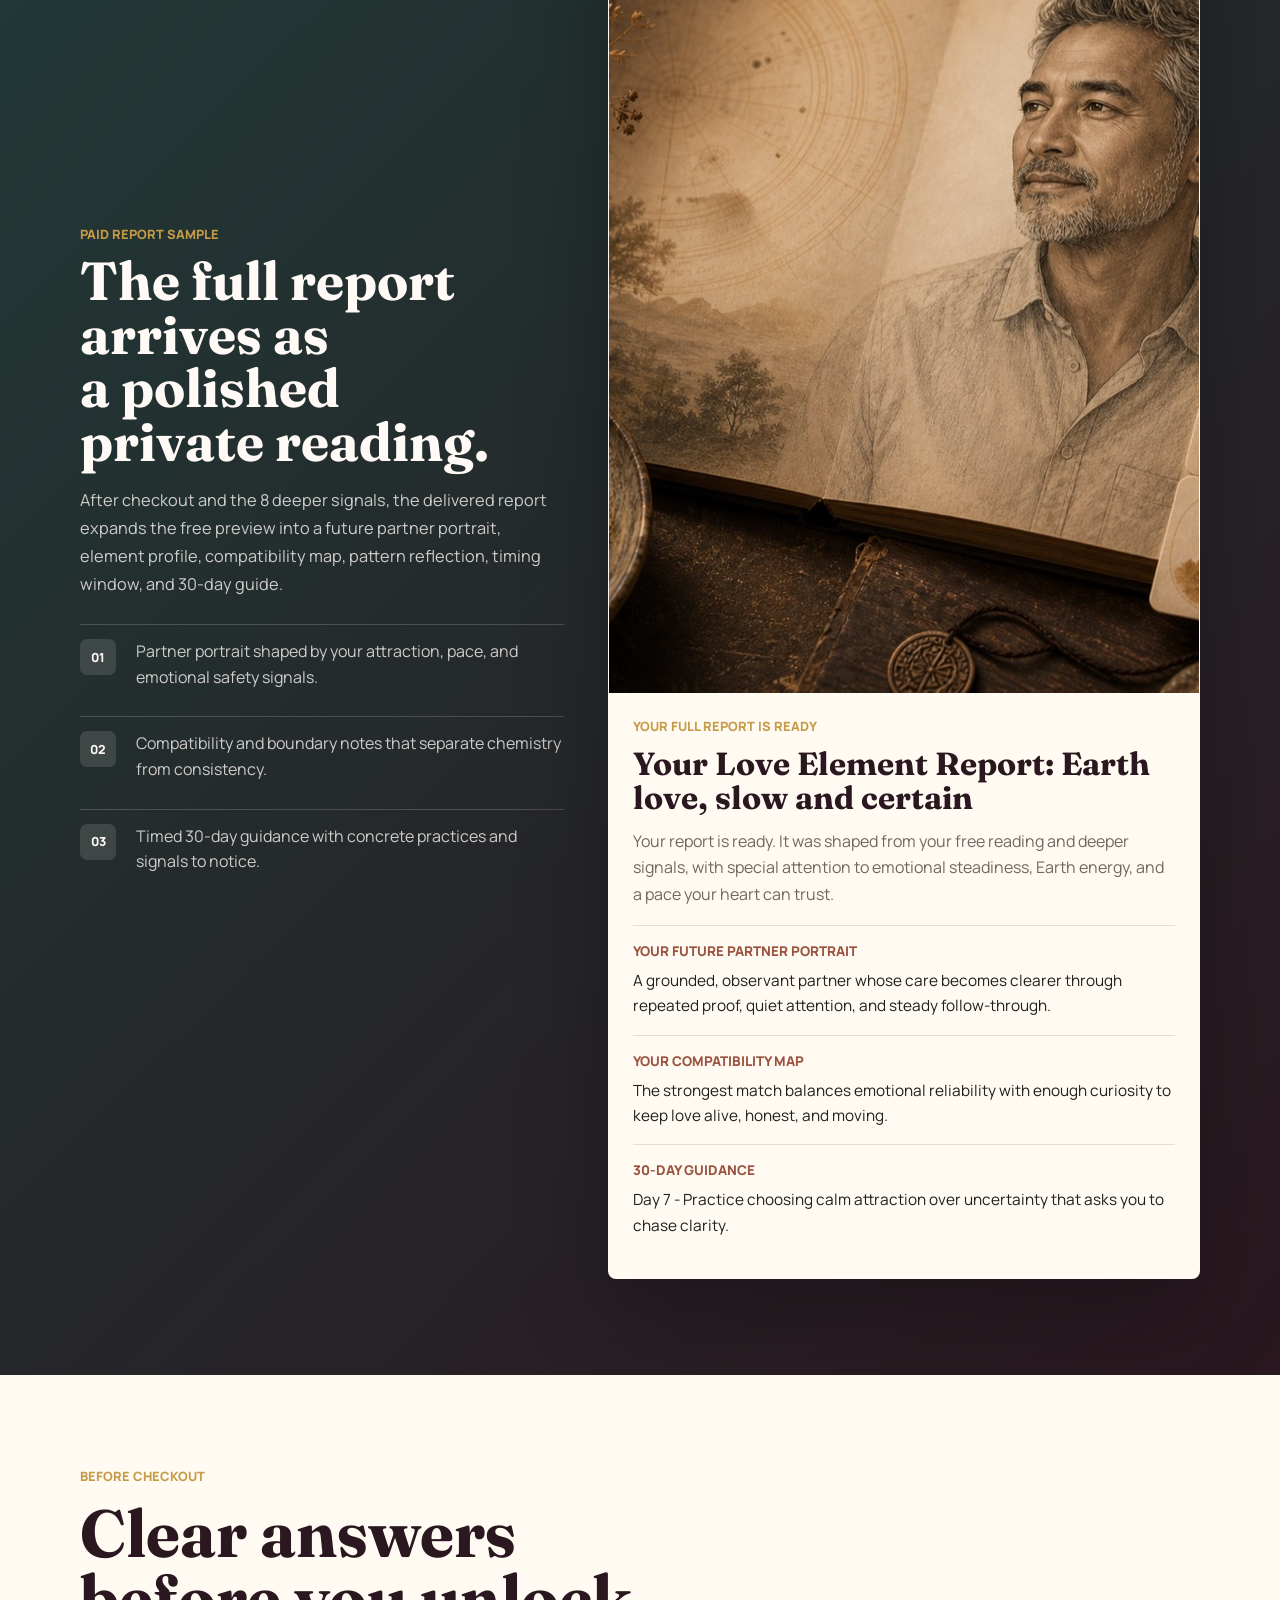
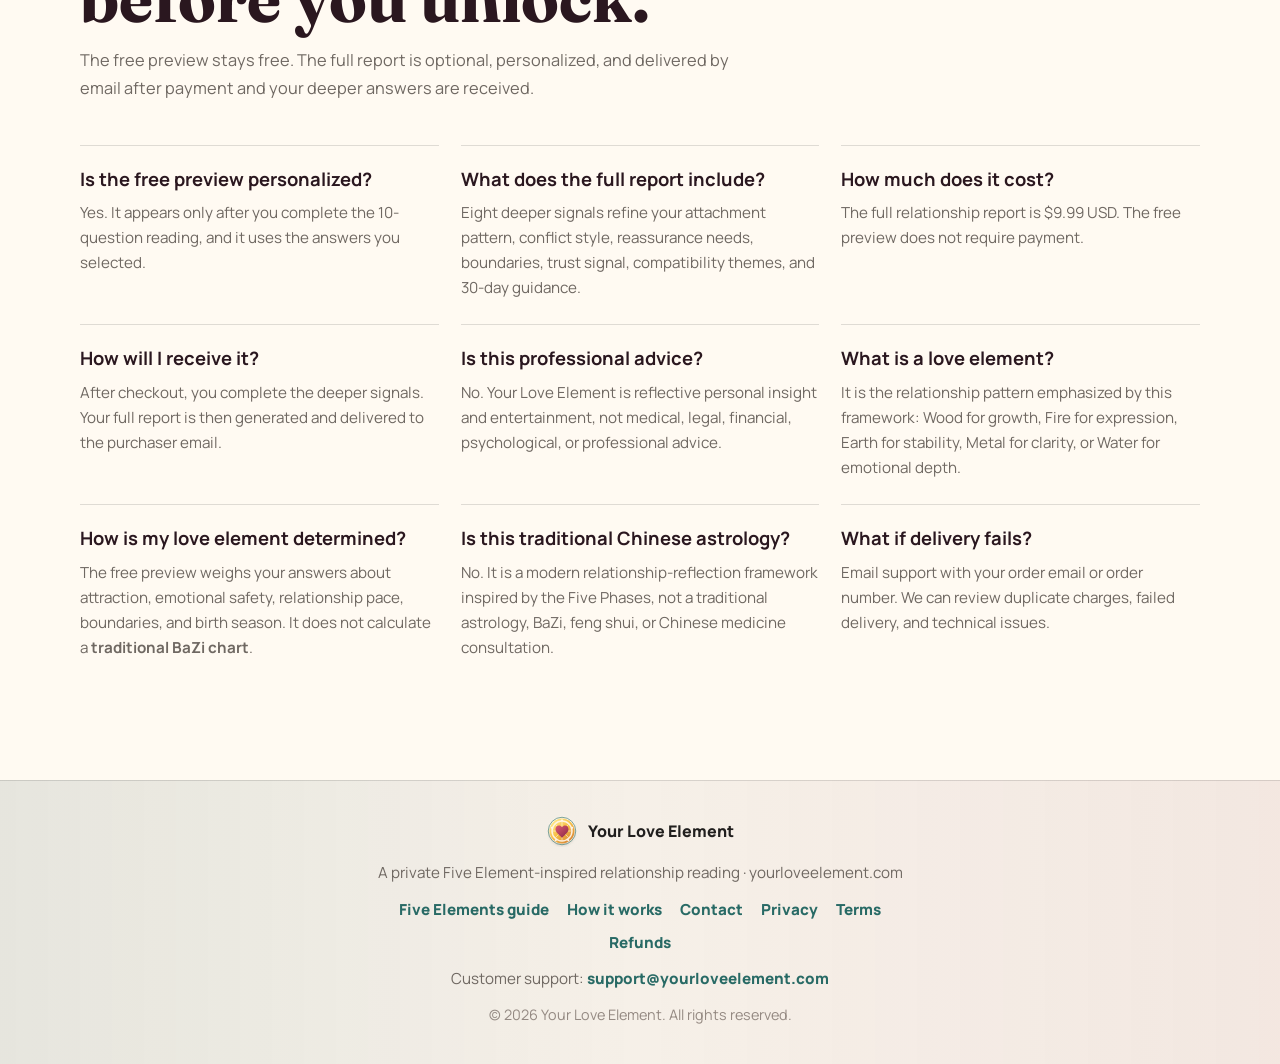
==== commit a9adb794: "feat(seo): surface 25-pair compatibility answers on indexed homepage Rework existing PR121 on curren" ====
--- a/index.html
+++ b/index.html
@@ -33,6 +33,15 @@
     <link rel="preconnect" href="https://fonts.gstatic.com" crossorigin />
     <link href="https://fonts.googleapis.com/css2?family=Fraunces:wght@600;700;800&family=Manrope:wght@400;500;600;700;800&display=swap" rel="stylesheet" />
     <link rel="stylesheet" href="styles.css?v=20260802-quiz-option-focus-ring-1" />
+    <style id="homepage-compatibility-styles">
+      #compatibility-chart .homepage-compatibility-scroll { max-width: 100%; overflow-x: auto; overscroll-behavior-inline: contain; }
+      #compatibility-chart .homepage-compatibility-scroll:focus-visible { outline: 3px solid #86543e; outline-offset: 4px; }
+      #compatibility-chart table { border-collapse: collapse; min-width: 760px; width: 100%; }
+      #compatibility-chart caption { font-weight: 700; padding: 0 0 0.75rem; text-align: left; }
+      #compatibility-chart th, #compatibility-chart td { border: 1px solid rgba(75, 51, 42, 0.2); padding: 0.75rem; text-align: left; vertical-align: top; }
+      #compatibility-chart th { background: #fff4e2; font-weight: 800; }
+      #compatibility-chart td strong { display: block; margin-bottom: 0.25rem; }
+    </style>
     <script type="application/ld+json">
       {
         "@context": "https://schema.org",
@@ -79,7 +88,7 @@
               "width": 1672,
               "height": 941
             },
-            "dateModified": "2026-10-28",
+            "dateModified": "2026-11-08",
             "inLanguage": "en"
           },
           {
@@ -201,6 +210,7 @@
               <a class="primary-action" href="#reading" data-track-cta="hero_start">Start the free preview</a>
               <a class="secondary-action" href="#preview" data-track-cta="hero_sample">See what you get</a>
             </div>
+            <p><a href="#compatibility-chart">Compare two elements</a></p>
             <div class="trust-row" aria-label="Customer trust indicators">
               <span>Private by design</span>
               <span>60 seconds</span>
@@ -454,6 +464,73 @@
         <p class="section-intro"><strong>Explore one pattern in depth:</strong> <a href="/five-elements-love-compatibility/#wood">Wood love</a> · <a href="/five-elements-love-compatibility/#fire">Fire love</a> · <a href="/five-elements-love-compatibility/#earth">Earth love</a> · <a href="/five-elements-love-compatibility/#metal">Metal love</a> · <a href="/five-elements-love-compatibility/#water">Water love</a> · <a href="/five-elements-love-compatibility/#compatibility-title">Five Element compatibility</a></p>
       </section>
 
+      <section class="faq-band" id="compatibility-chart" aria-labelledby="compatibility-chart-title">
+        <div class="section-heading">
+          <p class="eyebrow">Compare two relationship patterns</p>
+          <h2 id="compatibility-chart-title">Five Elements love compatibility chart</h2>
+          <p class="section-intro">A Five Elements compatibility chart compares how Wood, Fire, Earth, Metal, and Water relationship patterns may support or challenge each other. Use each pairing as a conversation prompt, not a compatibility score or prediction. No pairing is automatically a soulmate match or a bad match.</p>
+          <p id="compatibility-chart-guide">Find one element in the left column and the other across the top. Reversed pairs describe the same dynamic from either person's perspective. On a small screen, scroll the chart sideways to see every pairing.</p>
+        </div>
+        <div class="homepage-compatibility-scroll" role="region" tabindex="0" aria-label="Scrollable Five Elements compatibility chart">
+          <table class="homepage-compatibility-table" aria-describedby="compatibility-chart-guide">
+            <caption>All 25 ordered Wood, Fire, Earth, Metal, and Water pairings</caption>
+            <thead>
+              <tr>
+                <th scope="col">Element</th>
+                <th scope="col">Wood</th>
+                <th scope="col">Fire</th>
+                <th scope="col">Earth</th>
+                <th scope="col">Metal</th>
+                <th scope="col">Water</th>
+              </tr>
+            </thead>
+            <tbody>
+              <tr>
+                <th scope="row">Wood</th>
+                <td data-pair="Wood-Wood" id="home-pair-wood-wood"><strong>Shared growth</strong>Agree on pace and leave room for rest.</td>
+                <td data-pair="Wood-Fire" id="home-pair-wood-fire"><strong>Direction + warmth</strong>Pace enthusiasm before trust is ready.</td>
+                <td data-pair="Wood-Earth" id="home-pair-wood-earth"><strong>Change + steadiness</strong>Anchor growth in one dependable routine.</td>
+                <td data-pair="Wood-Metal" id="home-pair-wood-metal"><strong>Expansion + standards</strong>Name which limit protects the goal.</td>
+                <td data-pair="Wood-Water" id="home-pair-wood-water"><strong>Depth + momentum</strong>Turn insight into one next action.</td>
+              </tr>
+              <tr>
+                <th scope="row">Fire</th>
+                <td data-pair="Fire-Wood" id="home-pair-fire-wood"><strong>Warmth + direction</strong>Pace enthusiasm before trust is ready.</td>
+                <td data-pair="Fire-Fire" id="home-pair-fire-fire"><strong>Shared expression</strong>Pair chemistry with reliable follow-through.</td>
+                <td data-pair="Fire-Earth" id="home-pair-fire-earth"><strong>Warmth + care</strong>Share the work of keeping things grounded.</td>
+                <td data-pair="Fire-Metal" id="home-pair-fire-metal"><strong>Spontaneity + clarity</strong>Make affection explicit without performing.</td>
+                <td data-pair="Fire-Water" id="home-pair-fire-water"><strong>Expression + depth</strong>Choose warmth now or time to process.</td>
+              </tr>
+              <tr>
+                <th scope="row">Earth</th>
+                <td data-pair="Earth-Wood" id="home-pair-earth-wood"><strong>Steadiness + change</strong>Anchor growth in one dependable routine.</td>
+                <td data-pair="Earth-Fire" id="home-pair-earth-fire"><strong>Care + warmth</strong>Share the work of keeping things grounded.</td>
+                <td data-pair="Earth-Earth" id="home-pair-earth-earth"><strong>Shared stability</strong>Make invisible care visible and reciprocal.</td>
+                <td data-pair="Earth-Metal" id="home-pair-earth-metal"><strong>Care + commitment</strong>Keep routines supportive rather than rigid.</td>
+                <td data-pair="Earth-Water" id="home-pair-earth-water"><strong>Practical + emotional care</strong>Ask which kind of support helps now.</td>
+              </tr>
+              <tr>
+                <th scope="row">Metal</th>
+                <td data-pair="Metal-Wood" id="home-pair-metal-wood"><strong>Standards + expansion</strong>Name which limit protects the goal.</td>
+                <td data-pair="Metal-Fire" id="home-pair-metal-fire"><strong>Clarity + spontaneity</strong>Make affection explicit without performing.</td>
+                <td data-pair="Metal-Earth" id="home-pair-metal-earth"><strong>Commitment + care</strong>Keep routines supportive rather than rigid.</td>
+                <td data-pair="Metal-Metal" id="home-pair-metal-metal"><strong>Shared standards</strong>Leave room for revision and ordinary repair.</td>
+                <td data-pair="Metal-Water" id="home-pair-metal-water"><strong>Clarity + nuance</strong>Hear the feeling before analyzing it.</td>
+              </tr>
+              <tr>
+                <th scope="row">Water</th>
+                <td data-pair="Water-Wood" id="home-pair-water-wood"><strong>Depth + momentum</strong>Turn insight into one next action.</td>
+                <td data-pair="Water-Fire" id="home-pair-water-fire"><strong>Depth + expression</strong>Choose warmth now or time to process.</td>
+                <td data-pair="Water-Earth" id="home-pair-water-earth"><strong>Emotional + practical care</strong>Ask which kind of support helps now.</td>
+                <td data-pair="Water-Metal" id="home-pair-water-metal"><strong>Nuance + clarity</strong>Hear the feeling before analyzing it.</td>
+                <td data-pair="Water-Water" id="home-pair-water-water"><strong>Shared depth</strong>Translate intuition into a direct request.</td>
+              </tr>
+            </tbody>
+          </table>
+        </div>
+        <p class="section-intro">For more context, read the <a href="/five-elements-love-compatibility/#compatibility-title"><strong>Five Elements compatibility guide and repair examples</strong></a>. Not sure which pattern fits? <a href="#reading"><strong>Start the free love element quiz</strong></a>.</p>
+      </section>
+
       <section class="sample-band" id="paid-sample" aria-labelledby="paid-sample-title">
         <div class="sample-layout">
           <div class="sample-copy">
